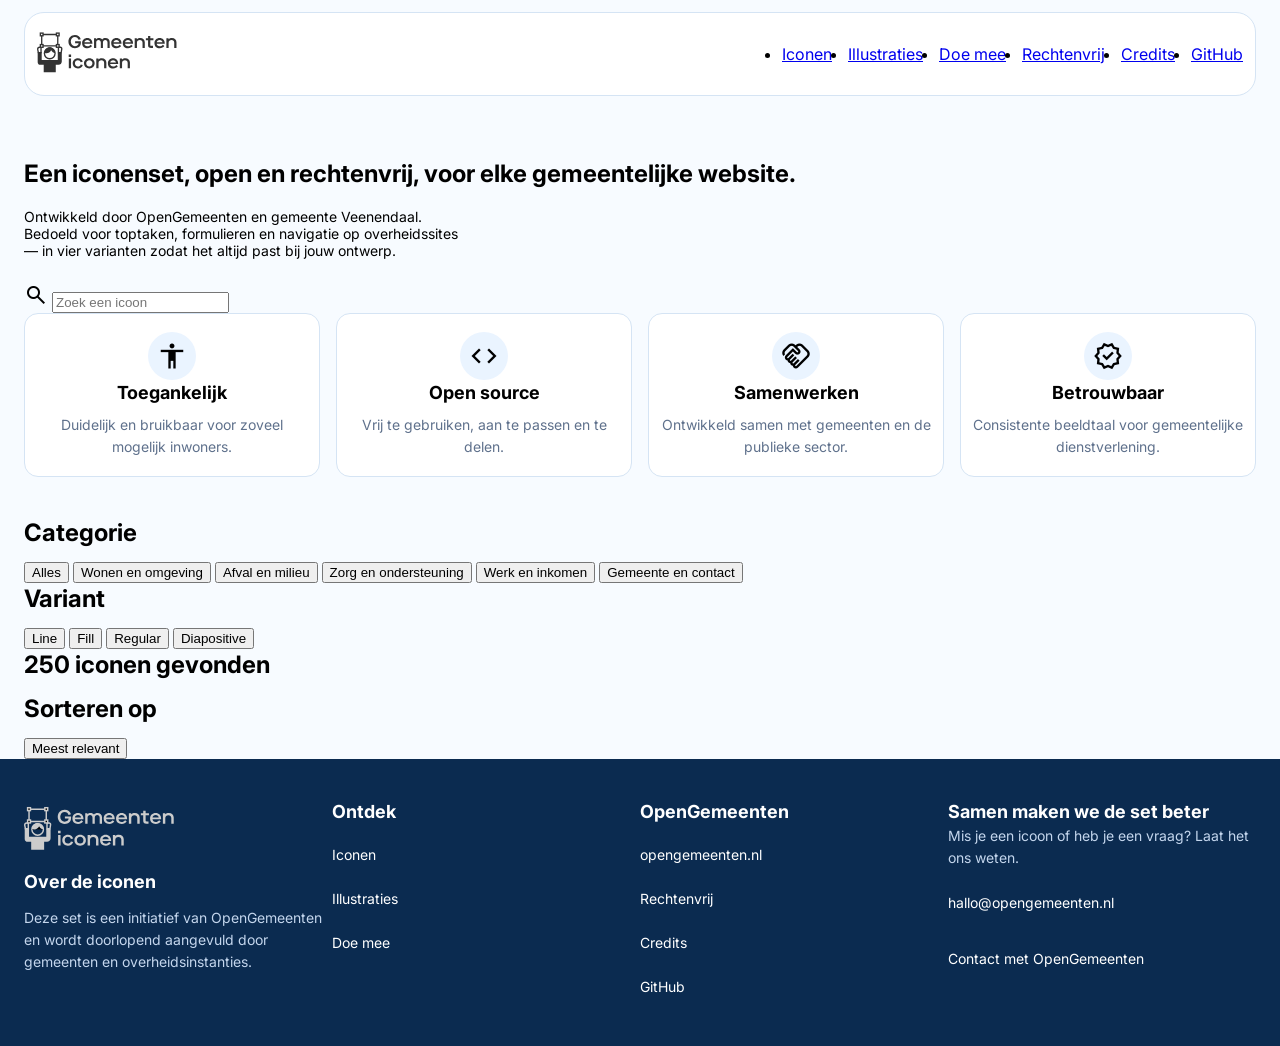
==== iconen.html @ fc443725 "All human repo sprint 3 Alle code overgezet van sprint 3 naar sprint 4" ====
<!DOCTYPE html>
<html lang="nl">
    <head>
        <meta charset="UTF-8">
        <meta name="viewport" content="width=device-width, initial-scale=1.0">
        <title>Iconen</title>
        
        <!-- Algemene styling (laadt altijd en op elk apparaat) -->
        <link rel="stylesheet" href="styles/style.css">
        
        <!-- Material Symbols: zoekicoon, hamburgermenu, sluitknop, pijltje vooruit, toegankelijkheid, open source, samenwerken en betrouwbaar -->
        <link rel="stylesheet" href="https://fonts.googleapis.com/css2?family=Material+Symbols+Outlined:opsz,wght,FILL,GRAD@24,400,0,0&icon_names=accessibility,arrow_forward,close,code,handshake,menu,search,verified">
        
        <link rel="icon" href="assets/logo.svg">
        <script defer src="scripts/script.js"></script>
    </head>

    <body>
        <header>
            <a href="index.html"><img  class="logo" src="assets/logo.svg" alt="logo-gemeenteniconen"></a>
            <button class="hamburger-menu"><span class="material-symbols-outlined">menu</span></button>
            <nav class="nav">
                <ul>
                    <li><a href="iconen.html">Iconen</a></li>
                    <li><a href="#Illustraties">Illustraties</a></li>
                    <li><a href="#Doe-mee">Doe mee</a></li>
                    <li><a href="#Rechtenvrij">Rechtenvrij</a></li>
                    <li><a href="#credits">Credits</a></li>
                    <li><a class="github" href="https://github.com/OpenGemeenten/Iconenset/">GitHub</a></li>
                </ul>
                <button class="close-menu"><span class="material-symbols-outlined">close</span></button>
            </nav>
        </header>

        <main>
            <section class="hero-banner-icons">
                <h1>Een iconenset, open en rechtenvrij, voor elke gemeentelijke website.</h1>
                <p> Ontwikkeld door OpenGemeenten en gemeente Veenendaal. Bedoeld voor toptaken, formulieren en navigatie op overheidssites — in vier varianten zodat het altijd past bij jouw ontwerp. </p>
                <span class=" search-icon material-symbols-outlined"> search </span>
                <input class="search-input" type="search" placeholder="Zoek een icoon">
                
                <div class="voordeel-kaarten">
                    <div class="voordeel-kaart">
                        <span class="material-symbols-outlined">accessibility</span>
                        <h2>Toegankelijk</h2>
                        <p>Duidelijk en bruikbaar voor zoveel mogelijk inwoners.</p>
                    </div>

                    <div class="voordeel-kaart">
                        <span class="material-symbols-outlined">code</span>
                        <h2>Open source</h2>
                        <p>Vrij te gebruiken, aan te passen en te delen.</p>
                    </div>

                    <div class="voordeel-kaart">
                        <span class="material-symbols-outlined">handshake</span>
                        <h2>Samenwerken</h2>
                        <p>Ontwikkeld samen met gemeenten en de publieke sector.</p>
                    </div>

                    <div class="voordeel-kaart">
                        <span class="material-symbols-outlined">verified</span>
                        <h2>Betrouwbaar</h2>
                        <p>Consistente beeldtaal voor gemeentelijke dienstverlening.</p>
                    </div>
                </div>
            </section>
            
            <section class="iconen-main">
                <div class="filters">
                    <div id="categorie-filters">
                        <h2>Categorie</h2>
                        <button class="Alles" onclick="filterSelection ('Alles')">Alles</button>
                        <button class="Alles" onclick="filterSelection ('Wonen en omgeving')">Wonen en omgeving</button>
                        <button class="Alles" onclick="filterSelection ('Afval en milieu')">Afval en milieu</button>
                        <button class="Alles" onclick="filterSelection ('Zorg en ondersteuning')">Zorg en ondersteuning</button>
                        <button class="Alles" onclick="filterSelection ('Werk en inkomen')">Werk en inkomen</button>
                        <button class="Alles" onclick="filterSelection ('Gemeente en contact')">Gemeente en contact</button>
                    </div>
            
                    <div id="variant-filters">
                        <h2>Variant</h2>
                        <button class="Alles" onclick="filterSelection ('Line')">Line</button>
                        <button class="Alles" onclick="filterSelection ('Fill')">Fill</button>
                        <button class="Alles" onclick="filterSelection ('Regular')">Regular</button>
                        <button class="Alles" onclick="filterSelection ('Diapositive')">Diapositive</button>
                    </div>
                </div>

                <h2> 250 iconen gevonden</h2>
                <h2>Sorteren op</h2>
                <button class="Sorteren-op" onclick="filterSelection ('Meest-relevant')">Meest relevant</button> 
            </section>
        </main>

        <footer>
                <div class="over-iconen">
                <img class="logo-footer" src="assets/logo.svg" alt="logo-footer">
                <h3>Over de iconen</h3>
                    <p>Deze set is een initiatief van OpenGemeenten en wordt doorlopend aangevuld door gemeenten en overheidsinstanties. </p> 
                </div>
                
                <div class="ontdek-blok">
                    <h3>Ontdek</h3> 
                    <ul class="ontdek">
                        <li> <a href="iconen.html">Iconen</a></li>
                        <li><a href="#Illustraties">Illustraties</a></li>
                        <li><a href="#Doe mee">Doe mee</a></li>
                    </ul>
                </div>

                <div class="informatie-blok">
                    <h3>OpenGemeenten</h3>
                    <ul class="informatie">
                        <li><a href="https://www.opengemeenten.nl/">opengemeenten.nl</a></li>
                        <li><a href="#Rechtenvrij">Rechtenvrij</a></li>
                        <li><a href="#credits">Credits</a></li>
                        <li><a class="github" href="https://github.com/OpenGemeenten/Iconenset/">GitHub</a></li>
                    </ul>
                </div>
                    
                <div class="contact-blok">
                    <h3>Samen maken we de set beter</h3>
                    <p class="contact-tekst">Mis je een icoon of heb je een vraag? Laat het ons weten.</p>
                    <p class="mail-link"><a href="mailto:hallo@opengemeenten.nl">hallo@opengemeenten.nl</a></p>
                    <p class="contact-link"><a href="https://www.opengemeenten.nl/contact">Contact met OpenGemeenten</a></p>
                </div>
            </footer>
    </body>
</html>
---- styles/style.css ----
@import url('https://fonts.googleapis.com/css2?family=Inter:ital,opsz,wght@0,14..32,100..900;1,14..32,100..900&display=swap');

body {
    margin: 0;
    background-color: #F7FBFF;
    font-family: "Inter", sans-serif;
    font-weight: 400;
    letter-spacing: 0;
}

/* H2 sectiekoppen */
h2 {
    font-size: 1.5em;
    font-weight: 700;
    line-height: 32px;
    margin: 0;
    margin-bottom: 12px;
}

img {
    max-width: 100%;
}

p {
    max-width:32em;
}



/************/
/* HET MENU */
/************/
nav {
  position: fixed;
  inset: 0;
  translate: -100%;
  
  @media (prefers-reduced-motion: no-preference) {
    transition-duration: .2s;
  }

  @media (width >= 64em) {
    position: static;
    background: none;
    translate: 0;
  }
}

/* als menu open is */
nav.is-open {
  translate: 0;
}

/* als menu dicht is */
nav.is-closed {
  translate: -100%;
}

nav button {
  @media (width >= 64em) {
    display: none;
  }
}

nav ul {
  @media (width > 64em) {
    display: flex;
    gap: 1em;
  }
}

nav a {
  @media (width > 64em) {
    border: none;
    flex-direction: column;  
  }

  @media (width > 57em) {
    flex-direction: row;

    img {
      height: 3em;
    }
  }
}

header {
    display: flex;
    justify-content: space-between;
    align-items: center;
    margin: 12px 24px;
    padding: 12px;
    background-color: white;
    border: 1px solid #D5E4F4;
    border-radius: 20px;

    .hamburger-menu {
        background-color: #EAF4FF;
        border-radius: 50%;
        border: none;
        width: 50px;
        height: 50px;
        display: flex;
        justify-content: center;
        align-items: center;

        @media (width >= 64em) {
            display: none;
        }
    }

    
}

header > a:last-of-type {
   @media (width > 38em) {
    border: none;
    flex-direction: column; 
  }

  @media (width > 57em) {
    flex-direction: row;
  }
}




.logo {
    width: 150px;
    height: auto;
}

main > section {
    padding: 0px 24px;
}


.hero-banner {
    background-color: #EAF4FF;
    padding: 24px 24px 40px 24px;

    h1 {
        font-weight: 700;
        font-size: 32px;
        line-height: 40px;
    }

    p {
        font-size: 16px;
        line-height: 24px;
        color: #455973;
    }

    .hero-knoppen {
        display: flex;
        flex-wrap:wrap;
        gap: 8px;
        font-size: 14px;
        line-height: 20px;

        /* Grotere telefoons */
        @media (width >= 360px) {
            gap: 16px;
        
            a {
            font-size: 14px;
            }
        }
    }

    a {
        font-size: 13px; /* bah */
        font-weight: 600;
        line-height: 48px;
        box-sizing: border-box;
        padding-inline:1em;

        text-decoration: none;
        border-radius: 12px;
        white-space: nowrap;
    }

    .primaire-knop {
        background-color: #1769D4;
        color: white;
    }   

.secundaire-knop {
        background-color: white;
        color: black;
        border: 1px solid #D5E4F4;
    }

    /* Grotere telefoons */
    @media (width >= 360px) {
        .hero-knoppen {
            gap: 16px;
        }

         a {
            font-size: 14px;
        }

    }
}

/* Wat zoek je */
.wat-zoek-je {
    background-color: white;
    padding: 32px 24px 40px 24px;

    p {
        font-size: 14px;
        line-height: 22px;
        color: #5F718C;
        margin: 0;
        margin-bottom: 24px; 
    }

    .keuze-kaarten {
        display: grid;
        grid-template-columns: 1fr;
        gap: 24px;
        
        h3 {
            font-size: 18px;
            font-weight: 700;
            line-height: 26px;
            margin: 0;
        }

        p {
            font-size: 14px;
            line-height: 22px;
            color: #5F718C;
            margin: 0;
        }

        a {
            font-size: 14px;
            font-weight: 600;
            line-height: 20px;
            color: #1769D4;

            display: inline-flex;
            align-items: center;
            gap: 3px;
            text-decoration: none;
        }

        .material-symbols-outlined {
            font-size: 14px;
            line-height: 20px;
        }

        /* Tablet */
        @media (width >= 768px) {
            grid-template-columns: 1fr 1fr;            
        }
    }

    .keuze-kaart {
        border: 1px solid #D5E4F4;
        border-radius: 18px;
        padding: 24px;
        background-color: white;
        display: grid;
        grid-template-columns: 1fr;
        gap: 12px;
        
        img {
            width: auto;
            height: 180px;
            object-fit: cover;
            object-position: center;
        }    
        
        p {
            max-width: none;
        }
        @media (width >= 1024px) {
            img {
                height: 240px;
            }
        }
    }

}

/* Waarom gemeenteniconen */
.waarom-gemeenteiconen {
    background-color: #F7FBFF;
    padding: 32px 24px 40px 24px;

    p {
        font-size: 14px;
        line-height: normal;
        margin: 0;
        margin-bottom: 24px;
    }

    .voordeel-kaarten {
        display: grid;
        grid-template-columns: 1fr 1fr;
        gap: 16px;

        h3 {
            font-size: 16px;
            font-weight: 700;
            line-height: 24px;
            text-align: center;
            margin: 0;
            
            @media (width >= 360px) {
                font-size: 18px;
                line-height: 26px;
            }  
        }

        p {
            font-size: 14px;
            line-height: 22px;
            text-align: center;
            margin: 0;
            margin-top: 8px;
            margin-bottom: 18px;
            color: #5F718C;
            padding-left: 8px;
            padding-right: 8px;
        }

        /* Desktop */
        @media (width >= 1024px) {
            grid-template-columns: 1fr 1fr 1fr 1fr;
        }
    }

    .voordeel-kaart {
        border: 1px solid #D5E4F4;
        border-radius: 14px;
        background-color: white;
        display: flex;
        flex-direction: column;
        align-items: center;
        
        .material-symbols-outlined {
            background-color: #EAF4FF;
            border-radius: 50%;
            border: none;
            width: 48px;
            height: 48px;
            display: flex;
            justify-content: center;
            align-items: center;
            margin: 0;
            margin-top: 18px;
            font-size: 30px;
        }
    }
}

.hero-banner-icons {
    background-color: #F7FBFF;
    padding: 32px 24px 40px 24px;

    p {
        font-size: 14px;
        line-height: normal;
        margin: 0;
        margin-bottom: 24px;
    }

    .voordeel-kaarten {
        display: grid;
        grid-template-columns: 1fr 1fr;
        gap: 16px;

        h2 {
            font-size: 16px;
            font-weight: 700;
            line-height: 24px;
            text-align: center;
            margin: 0;
            
            @media (width >= 360px) {
                font-size: 18px;
                line-height: 26px;
            }  
        }

        p {
            font-size: 14px;
            line-height: 22px;
            text-align: center;
            margin: 0;
            margin-top: 8px;
            margin-bottom: 18px;
            color: #5F718C;
            padding-left: 8px;
            padding-right: 8px;
        }

        /* Desktop */
        @media (width >= 1024px) {
            grid-template-columns: 1fr 1fr 1fr 1fr;
        }
    }

    .voordeel-kaart {
        border: 1px solid #D5E4F4;
        border-radius: 14px;
        background-color: white;
        display: flex;
        flex-direction: column;
        align-items: center;
        
        .material-symbols-outlined {
            background-color: #EAF4FF;
            border-radius: 50%;
            border: none;
            width: 48px;
            height: 48px;
            display: flex;
            justify-content: center;
            align-items: center;
            margin: 0;
            margin-top: 18px;
            font-size: 30px;
        }
    }
}

/* Footer */
footer {
    background-color: #0B2B50;
    font-size: 14px;
    font-weight: 400;
    line-height: 22px;
    padding: 40px 24px 48px 24px;

    h3 {
        font-size: 18px;
        font-weight: 700;
        line-height: 26px;
        color: white;
        margin: 0;
    }

    p {
        font-size: 14px;
        font-weight: 400;
        line-height: 22px;
        color: #C4D6ED;
        margin: 0;
    }

    ul {
        margin: 0;
        padding: 0;
        list-style: none;

        display: grid;
        gap: 22px;
    }

    a {
        text-decoration: none;
        color: white;
    }

    .logo-footer {
        filter: invert(100%);
        width: 161px;
        height: auto;
        display: block;
        margin-bottom: 12px;
    }

    .over-iconen, .ontdek-blok, .informatie-blok {
        margin-bottom: 39px;

        /* Tablet */
        @media (width >= 768px) {
            margin-bottom: 0;  
        }
    }

    .over-iconen h3 {
        margin-bottom: 12px;
    }

    .ontdek-blok h3, .informatie-blok h3 {
        margin-bottom: 19px;
    }

    .contact-tekst {
        margin-bottom: 23px;
    }

    .mail-link {
        margin-bottom: 34px;
    }

    @media (width >= 768px){
        display: grid;
        grid-template-columns: 1fr 1fr;
    }

    @media (width >= 1024px ) {
        display: grid;
        grid-template-columns: 1fr 1fr 1fr 1fr;
    }
}
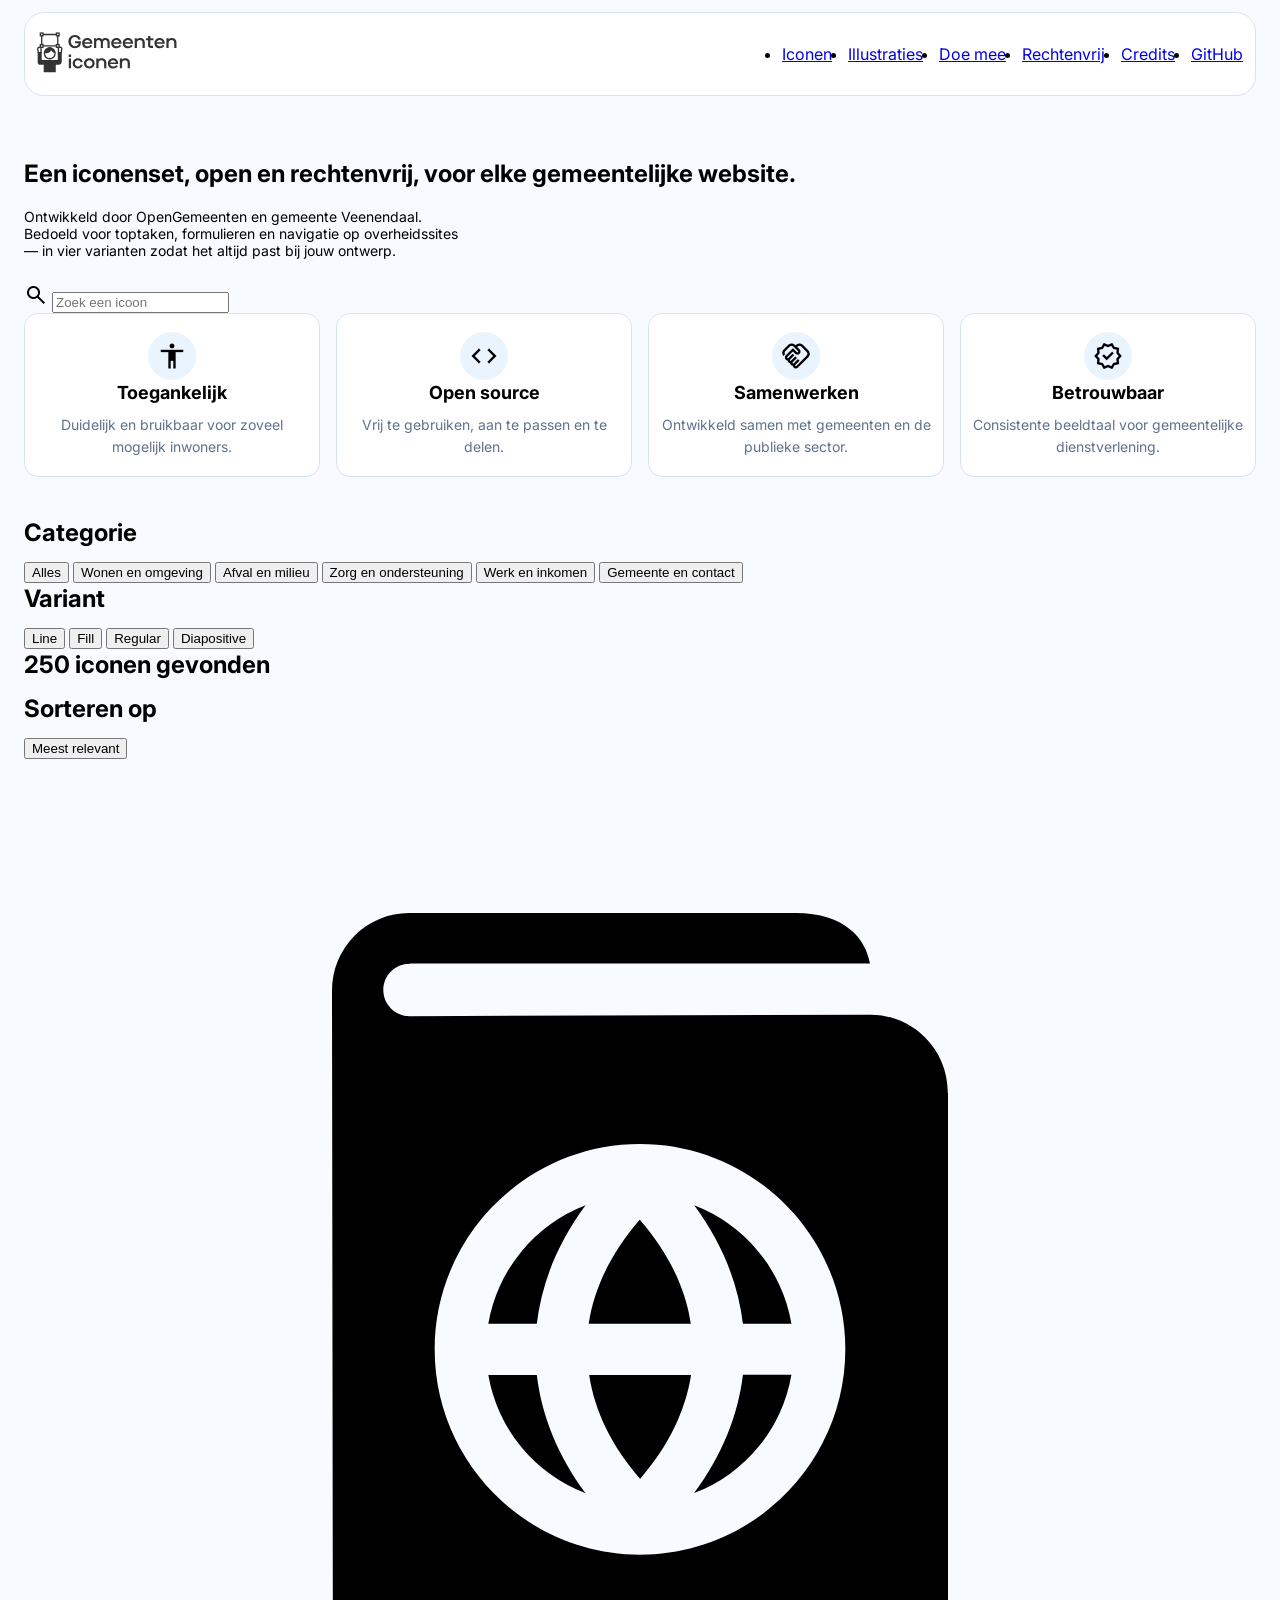
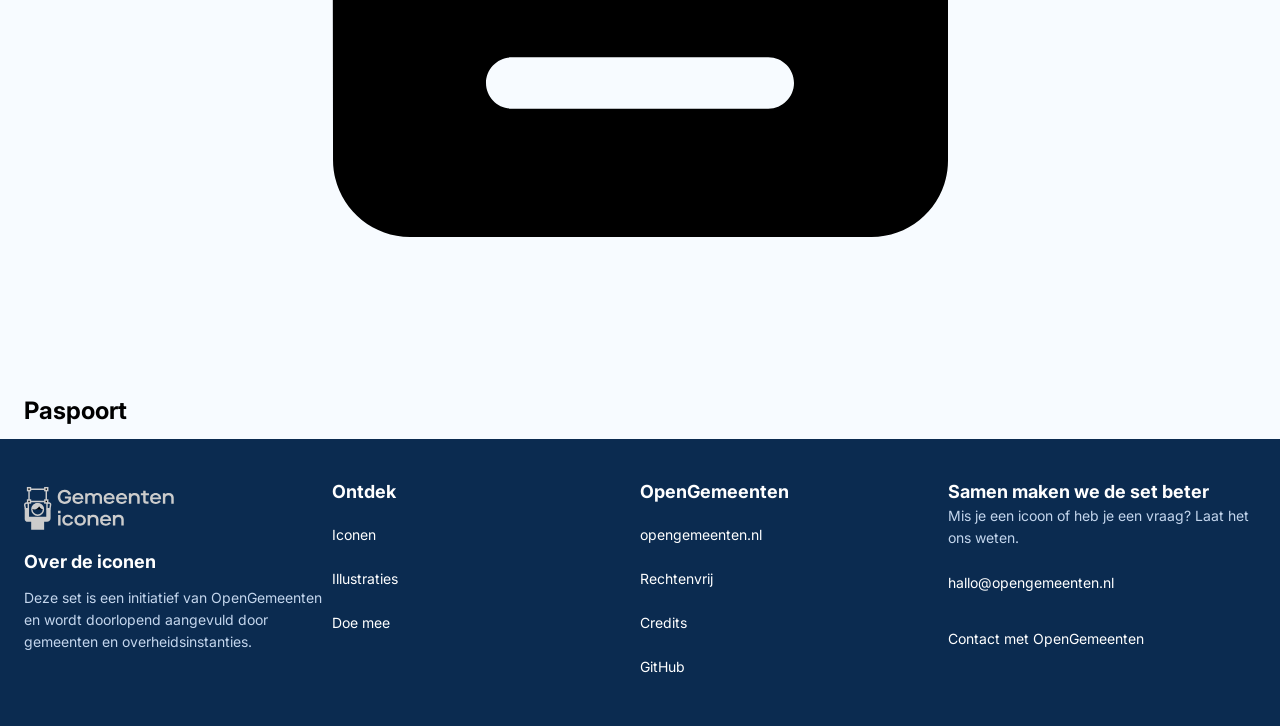
==== commit 3de28b69: "Class namen veranderd button class namen veranderd" ====
--- a/iconen.html
+++ b/iconen.html
@@ -70,27 +70,38 @@
                 <div class="filters">
                     <div id="categorie-filters">
                         <h2>Categorie</h2>
-                        <button class="Alles" onclick="filterSelection ('Alles')">Alles</button>
-                        <button class="Alles" onclick="filterSelection ('Wonen en omgeving')">Wonen en omgeving</button>
-                        <button class="Alles" onclick="filterSelection ('Afval en milieu')">Afval en milieu</button>
-                        <button class="Alles" onclick="filterSelection ('Zorg en ondersteuning')">Zorg en ondersteuning</button>
-                        <button class="Alles" onclick="filterSelection ('Werk en inkomen')">Werk en inkomen</button>
-                        <button class="Alles" onclick="filterSelection ('Gemeente en contact')">Gemeente en contact</button>
+                        <button class="alles" onclick="filterSelection ('Alles')">Alles</button>
+                        <button class="wonen-en-omgeving" onclick="filterSelection ('Wonen en omgeving')">Wonen en omgeving</button>
+                        <button class="afval-en-milieu" onclick="filterSelection ('Afval en milieu')">Afval en milieu</button>
+                        <button class="zorg-en-ondersteuning" onclick="filterSelection ('Zorg en ondersteuning')">Zorg en ondersteuning</button>
+                        <button class="werk-en-inkomen" onclick="filterSelection ('Werk en inkomen')">Werk en inkomen</button>
+                        <button class="gemeente-en-contact" onclick="filterSelection ('Gemeente en contact')">Gemeente en contact</button>
                     </div>
             
                     <div id="variant-filters">
                         <h2>Variant</h2>
-                        <button class="Alles" onclick="filterSelection ('Line')">Line</button>
-                        <button class="Alles" onclick="filterSelection ('Fill')">Fill</button>
-                        <button class="Alles" onclick="filterSelection ('Regular')">Regular</button>
-                        <button class="Alles" onclick="filterSelection ('Diapositive')">Diapositive</button>
+                        <button class="line" onclick="filterSelection ('Line')">Line</button>
+                        <button class="fill" onclick="filterSelection ('Fill')">Fill</button>
+                        <button class="regular" onclick="filterSelection ('Regular')">Regular</button>
+                        <button class="diapositive" onclick="filterSelection ('Diapositive')">Diapositive</button>
                     </div>
                 </div>
+                
+                <div class="resultaten">
+                    <h2> 250 iconen gevonden</h2>
+                    <h2>Sorteren op</h2>
+                    <button class="Sorteren-op" onclick="filterSelection ('Meest-relevant')">Meest relevant</button> 
 
-                <h2> 250 iconen gevonden</h2>
-                <h2>Sorteren op</h2>
-                <button class="Sorteren-op" onclick="filterSelection ('Meest-relevant')">Meest relevant</button> 
+                    <div class="iconen-grid">   
+                        <div class="iconen-kaart">
+                            <img src="Iconenset-master/Svg/Fill/Paspoort.svg" alt="Paspoort">
+                            <h2>Paspoort</h2>
+                        </div>
+                    </div> 
+                </div>
             </section>
+
+
         </main>
 
         <footer>
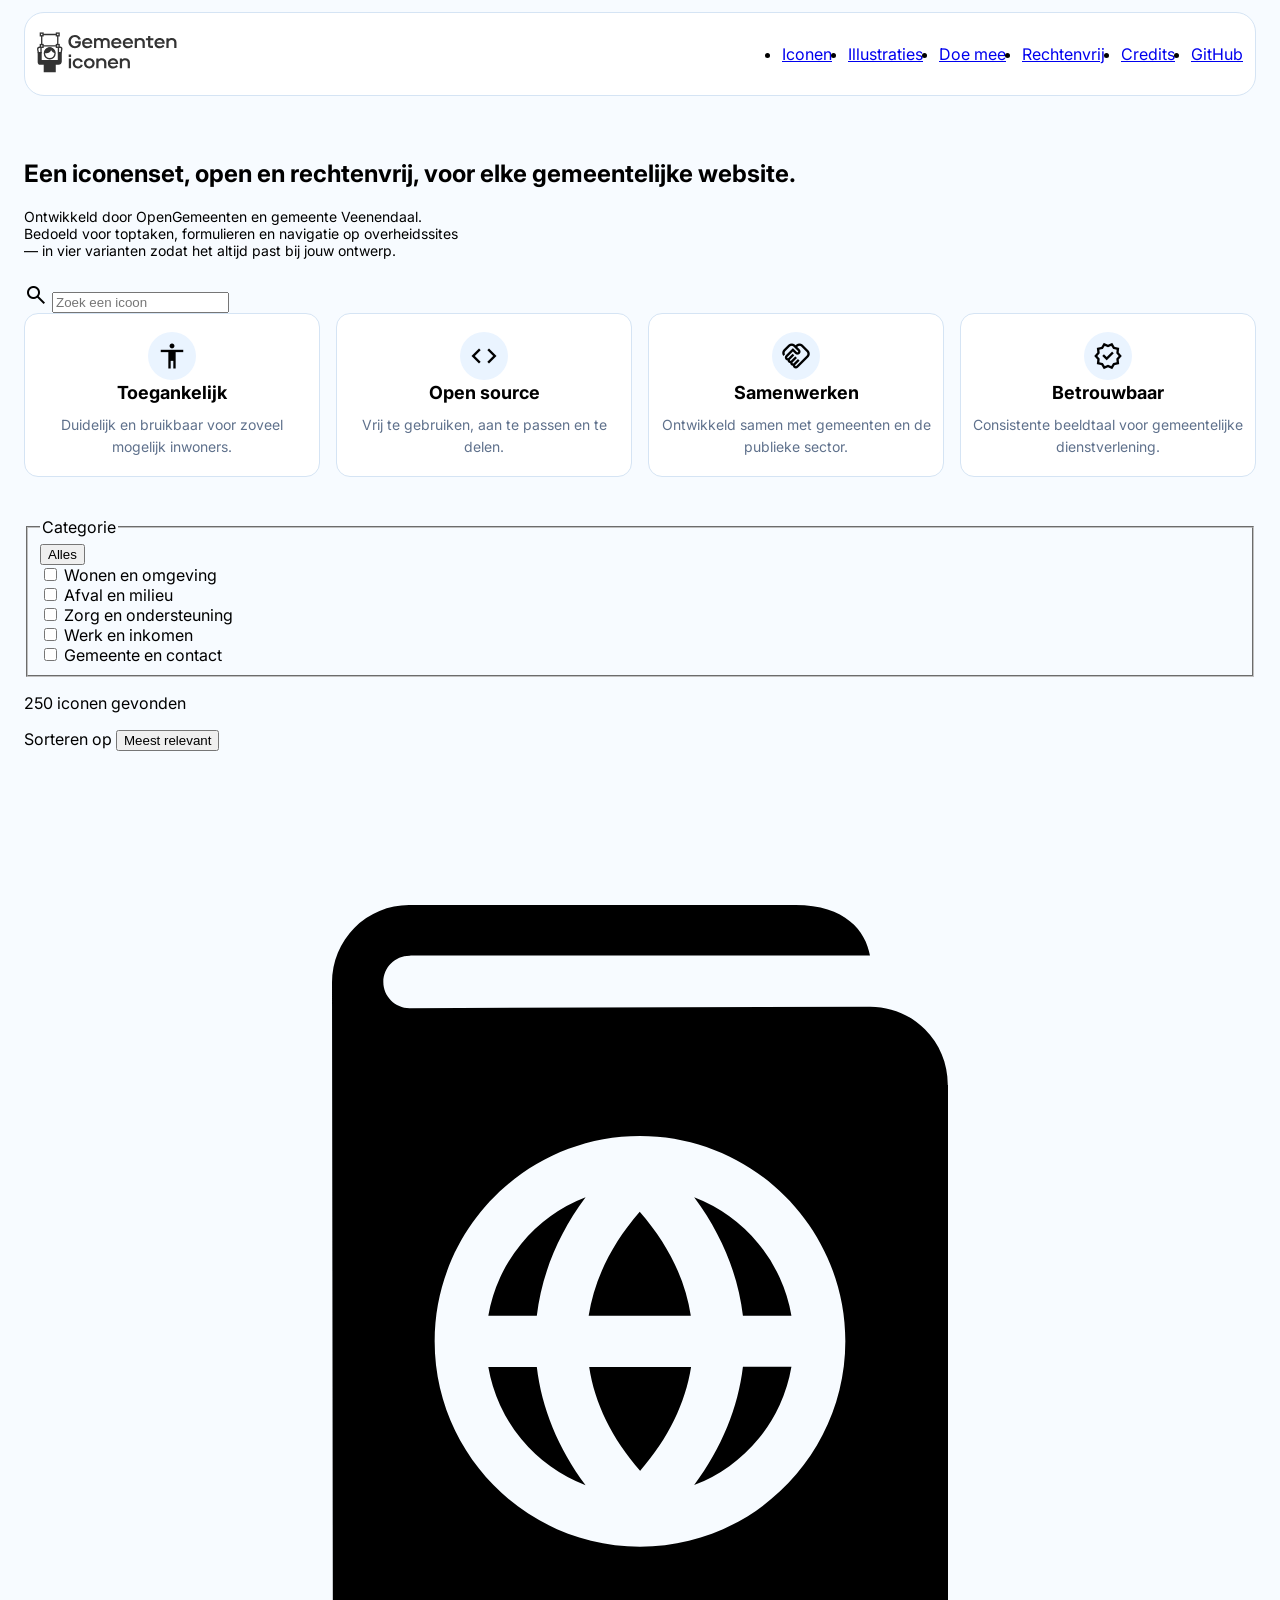
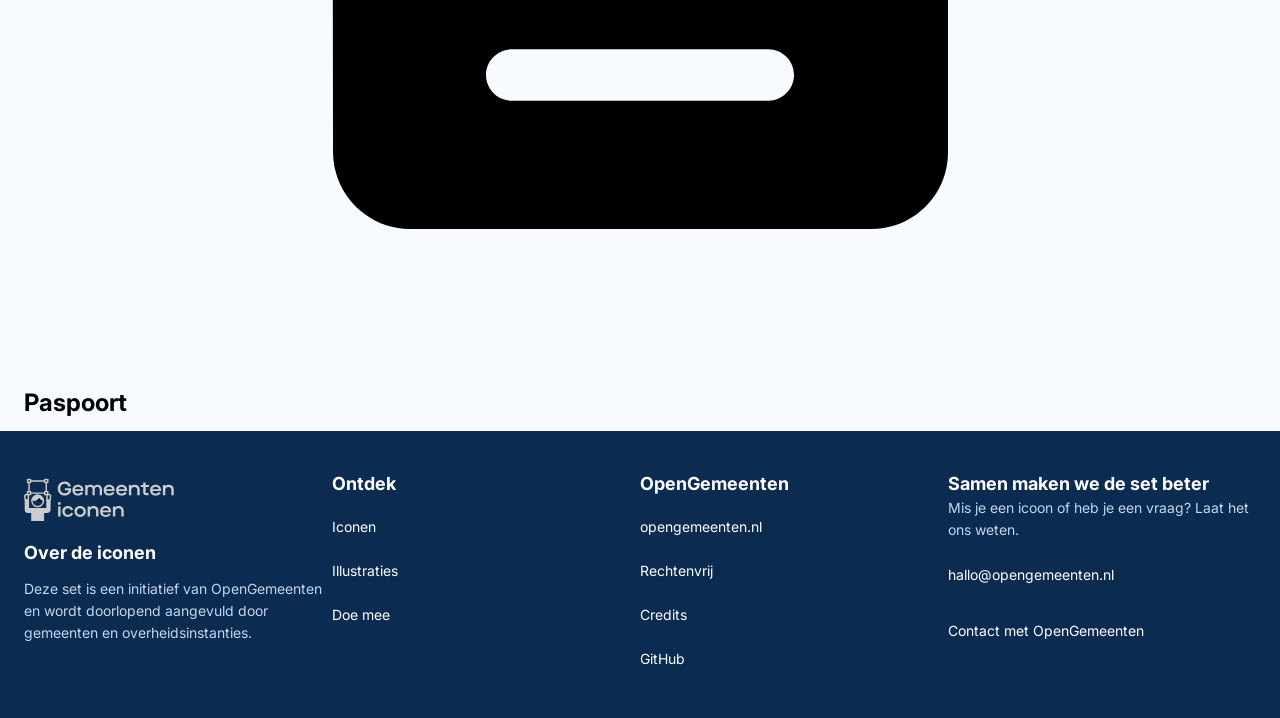
==== commit d5862ead: "Categoriefilters met checkboxes opgebouwd De categorieën gegroepeerd met fieldset en legend. De filt" ====
--- a/iconen.html
+++ b/iconen.html
@@ -67,29 +67,41 @@
             </section>
             
             <section class="iconen-main">
-                <div class="filters">
-                    <div id="categorie-filters">
-                        <h2>Categorie</h2>
-                        <button class="alles" onclick="filterSelection ('Alles')">Alles</button>
-                        <button class="wonen-en-omgeving" onclick="filterSelection ('Wonen en omgeving')">Wonen en omgeving</button>
-                        <button class="afval-en-milieu" onclick="filterSelection ('Afval en milieu')">Afval en milieu</button>
-                        <button class="zorg-en-ondersteuning" onclick="filterSelection ('Zorg en ondersteuning')">Zorg en ondersteuning</button>
-                        <button class="werk-en-inkomen" onclick="filterSelection ('Werk en inkomen')">Werk en inkomen</button>
-                        <button class="gemeente-en-contact" onclick="filterSelection ('Gemeente en contact')">Gemeente en contact</button>
+                <fieldset>
+                    <legend>Categorie</legend>
+                    <button class="categorie-alles">Alles</button>
+
+                    <div>
+                        <input type="checkbox" id="wonen-en-omgeving" name="categorie"/>
+                        <label for="wonen-en-omgeving">Wonen en omgeving</label>
                     </div>
-            
-                    <div id="variant-filters">
-                        <h2>Variant</h2>
-                        <button class="line" onclick="filterSelection ('Line')">Line</button>
-                        <button class="fill" onclick="filterSelection ('Fill')">Fill</button>
-                        <button class="regular" onclick="filterSelection ('Regular')">Regular</button>
-                        <button class="diapositive" onclick="filterSelection ('Diapositive')">Diapositive</button>
+
+                    <div>
+                        <input type="checkbox" id="afval-en-milieu" name="categorie" value="afval-en-milieu"/>
+                        <label for="afval-en-milieu">Afval en milieu</label>
                     </div>
-                </div>
-                
+
+                    <div>
+                        <input type="checkbox" id="zorg-en-ondersteuning" name="categorie" value="zorg-en-ondersteuning"/>
+                        <label for="zorg-en-ondersteuning">Zorg en ondersteuning</label>
+                    </div>
+
+                    <div>
+                        <input type="checkbox" id="werk-en-inkomen" name="categorie" value="werk-en-inkomen"/>
+                        <label for="werk-en-inkomen">Werk en inkomen</label>
+                    </div>
+
+                    <div>
+                        <input type="checkbox" id="gemeente-en-contact" name="categorie" value="gemeente-en-contact"/>
+                        <label for="gemeente-en-contact">Gemeente en contact</label>
+                    </div>
+                </fieldset>
+
+
+                  
                 <div class="resultaten">
-                    <h2> 250 iconen gevonden</h2>
-                    <h2>Sorteren op</h2>
+                    <p> 250 iconen gevonden</p>
+                    <label>Sorteren op</label>
                     <button class="Sorteren-op" onclick="filterSelection ('Meest-relevant')">Meest relevant</button> 
 
                     <div class="iconen-grid">   
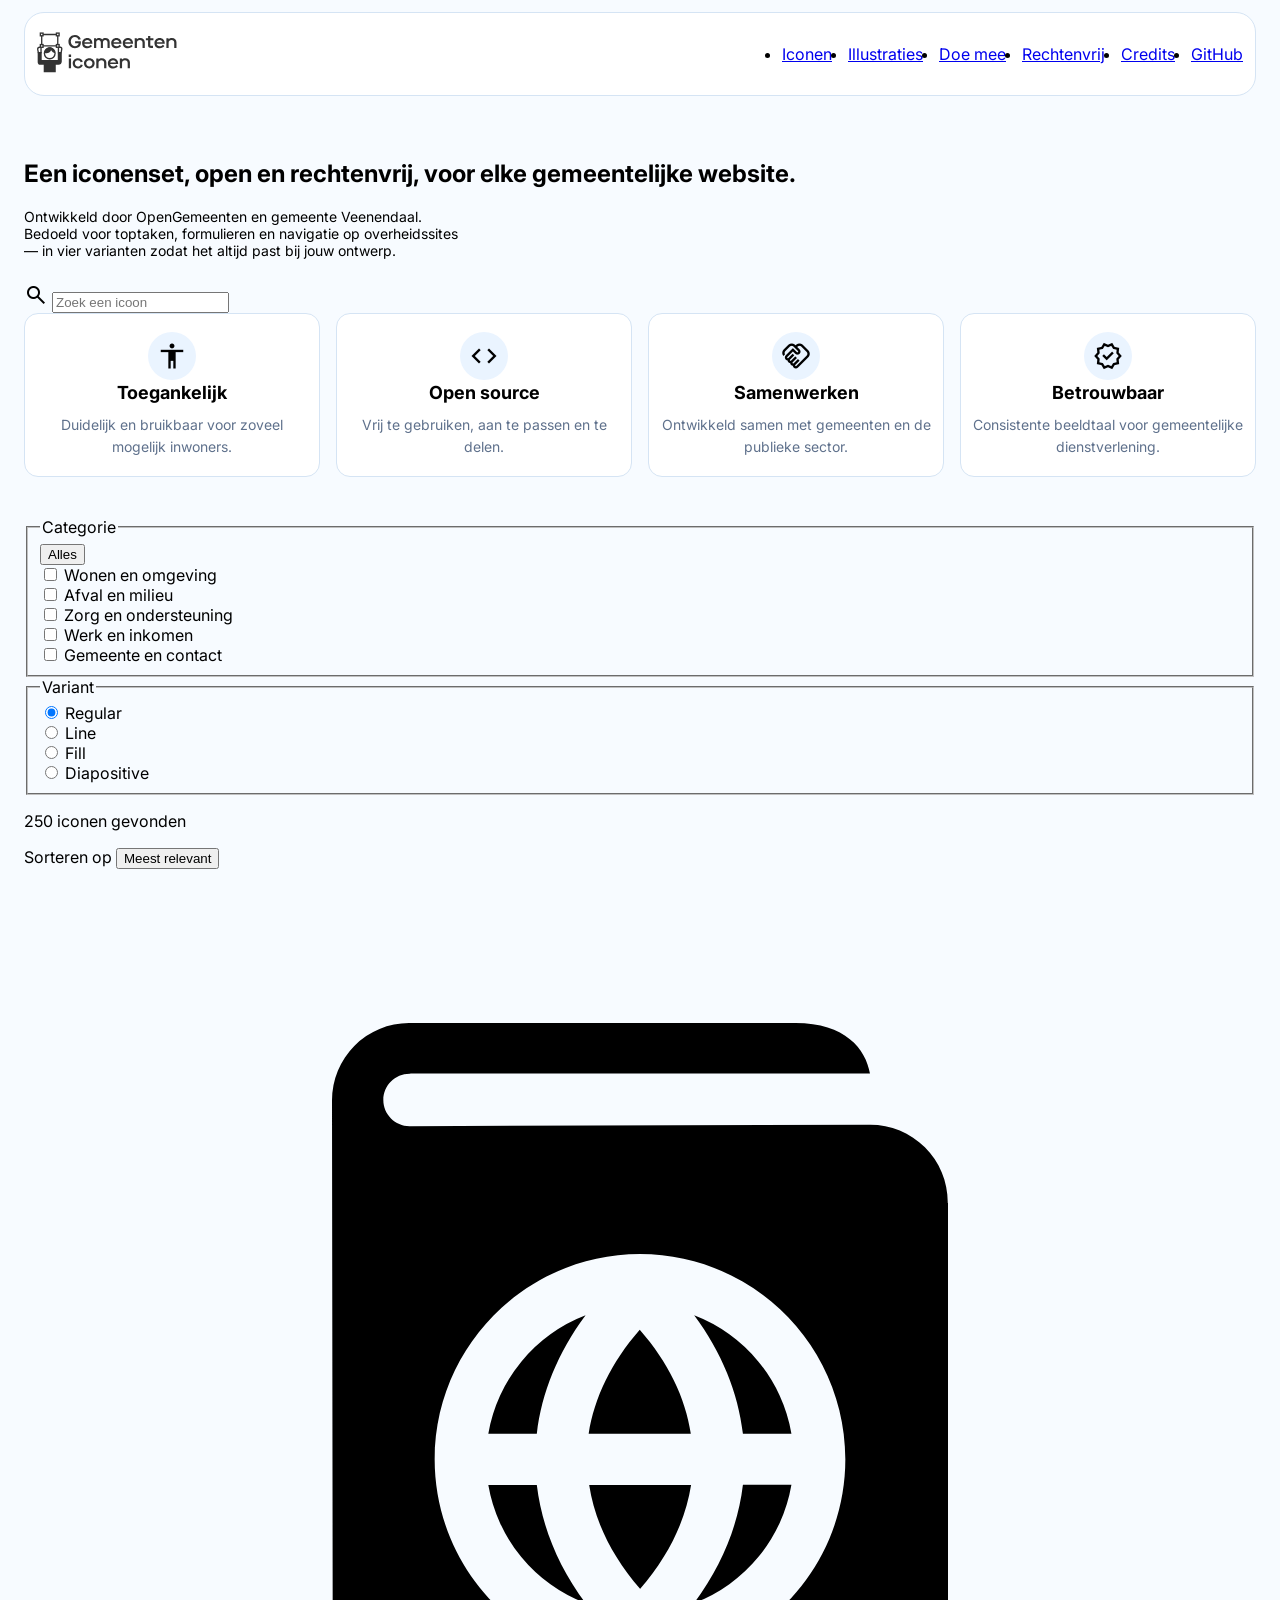
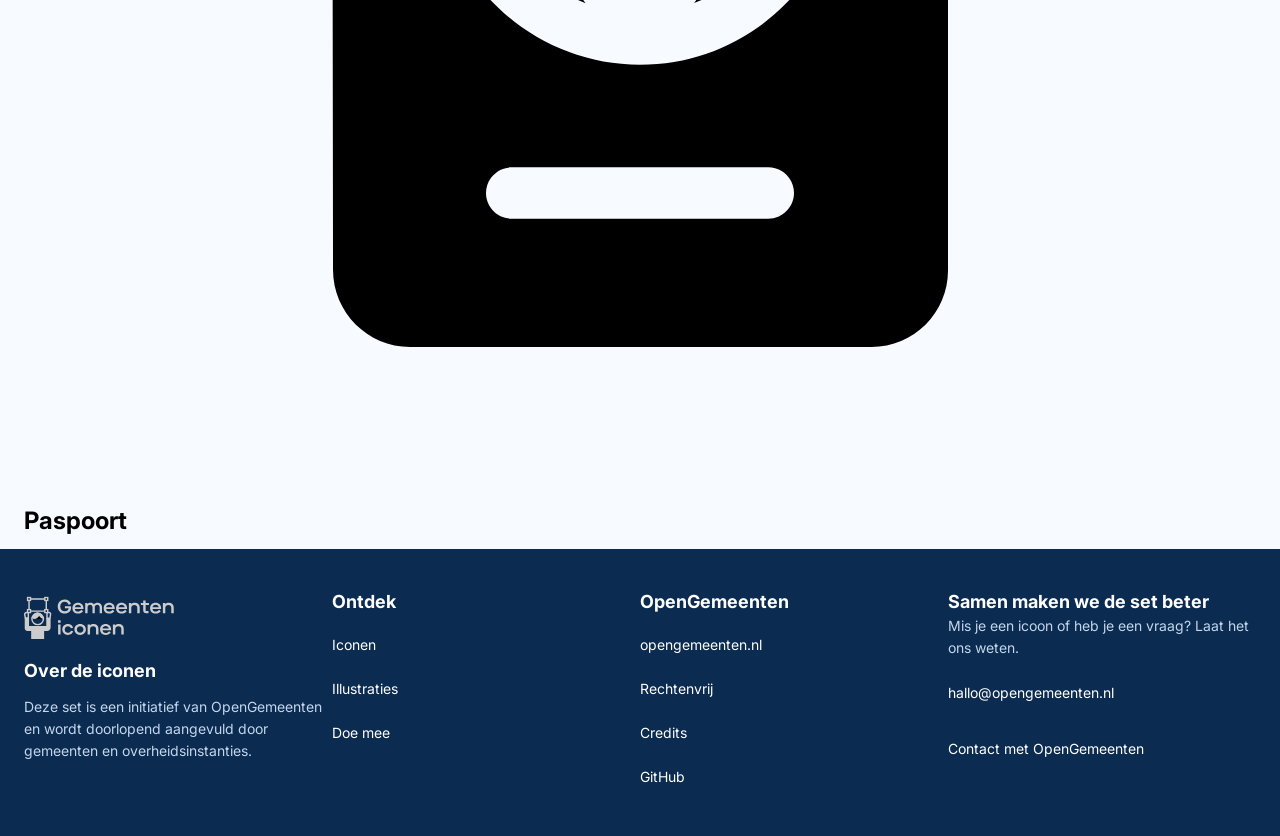
==== commit 4fff56ad: "Variantfilters met radiobuttons toegevoegd De vier icoonvarianten (Regular, Line, Fill en Diapositiv" ====
--- a/iconen.html
+++ b/iconen.html
@@ -69,10 +69,10 @@
             <section class="iconen-main">
                 <fieldset>
                     <legend>Categorie</legend>
-                    <button class="categorie-alles">Alles</button>
+                    <button class="categorie-alles" type="button">Alles</button>
 
                     <div>
-                        <input type="checkbox" id="wonen-en-omgeving" name="categorie"/>
+                        <input type="checkbox" id="wonen-en-omgeving" name="categorie" value="wonen-en-omgeving" />
                         <label for="wonen-en-omgeving">Wonen en omgeving</label>
                     </div>
 
@@ -94,6 +94,30 @@
                     <div>
                         <input type="checkbox" id="gemeente-en-contact" name="categorie" value="gemeente-en-contact"/>
                         <label for="gemeente-en-contact">Gemeente en contact</label>
+                    </div>
+                </fieldset>
+
+                <fieldset>
+                    <legend>Variant</legend>
+                    
+                    <div>
+                        <input type="radio" id="regular" name="variant" value="regular" checked/>
+                        <label for="regular">Regular</label>
+                    </div>
+                    
+                    <div>
+                        <input type="radio" id="line" name="variant" value="line" />
+                        <label for="line">Line</label>
+                    </div>
+
+                    <div>
+                        <input type="radio" id="fill" name="variant" value="fill"/>
+                        <label for="fill">Fill</label>
+                    </div>
+
+                    <div>
+                        <input type="radio" id="diapositive" name="variant" value="diapositive"/>
+                        <label for="diapositive">Diapositive</label>
                     </div>
                 </fieldset>
 
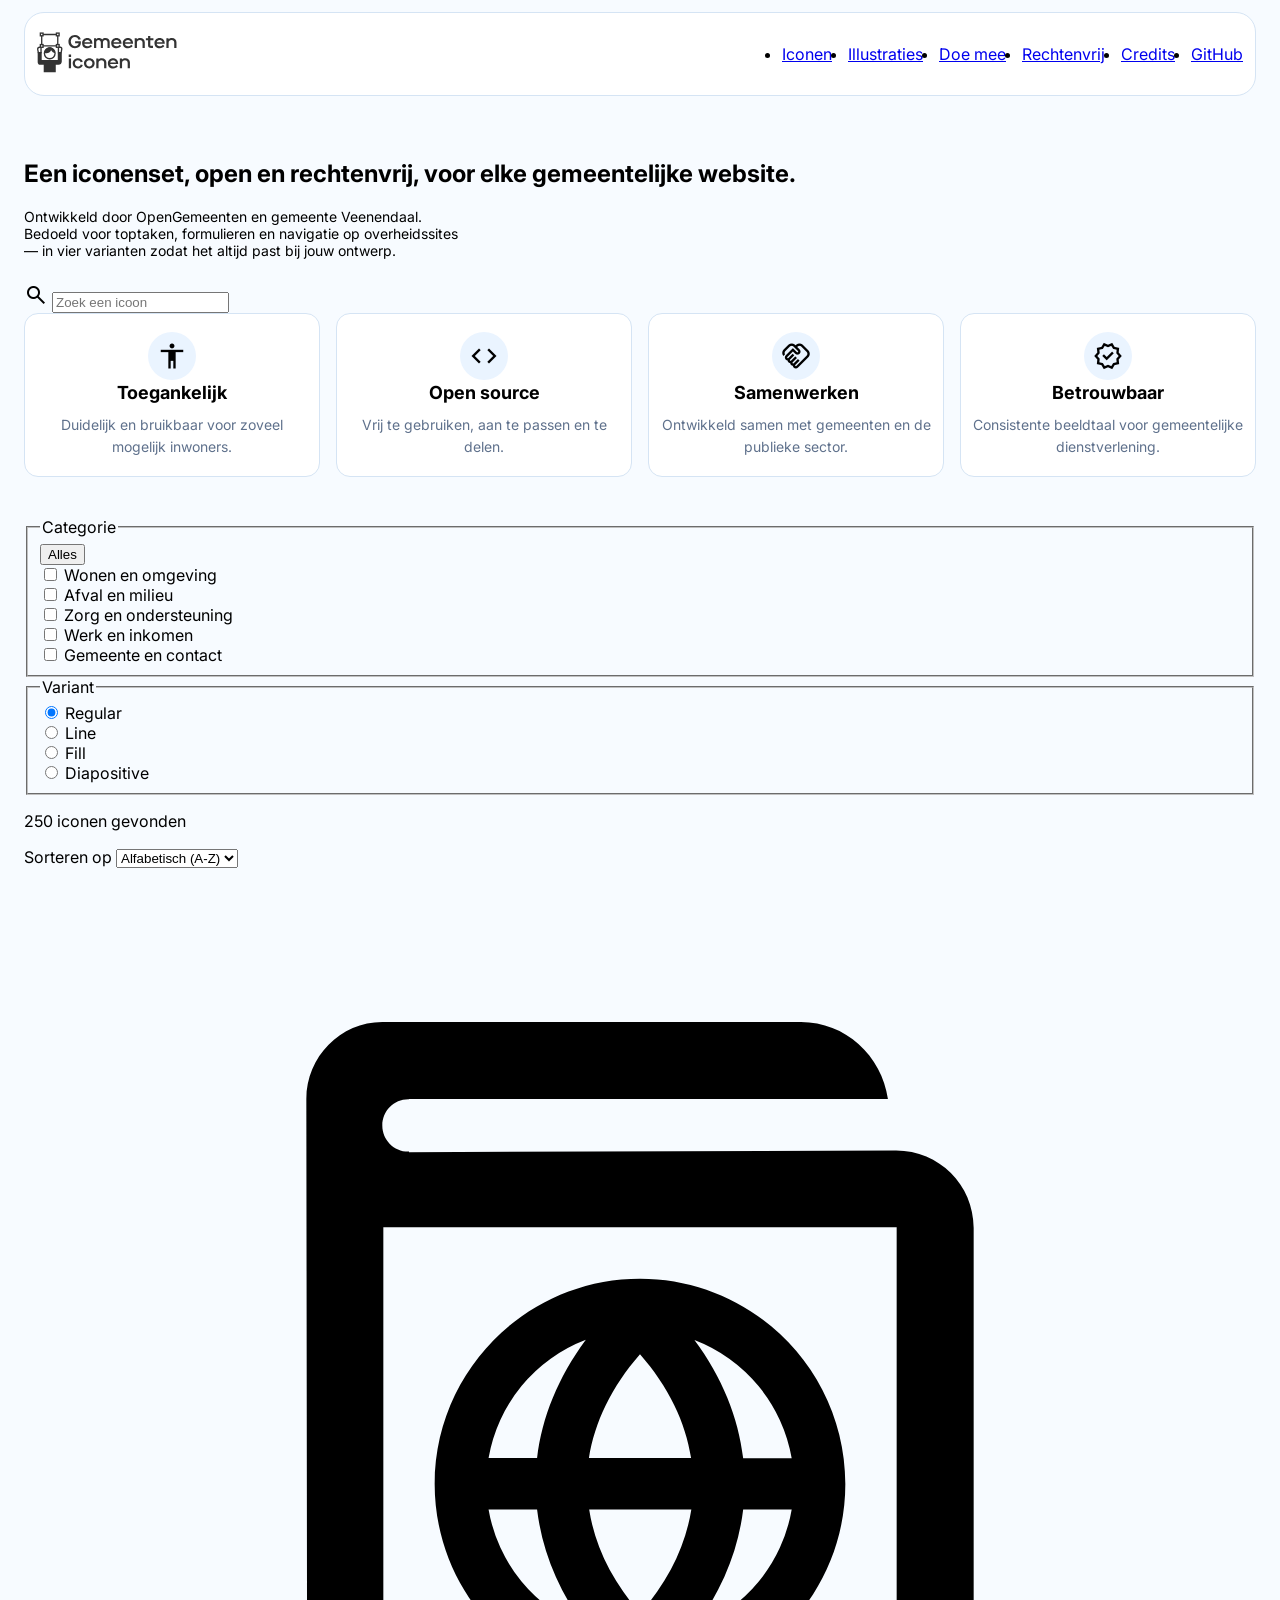
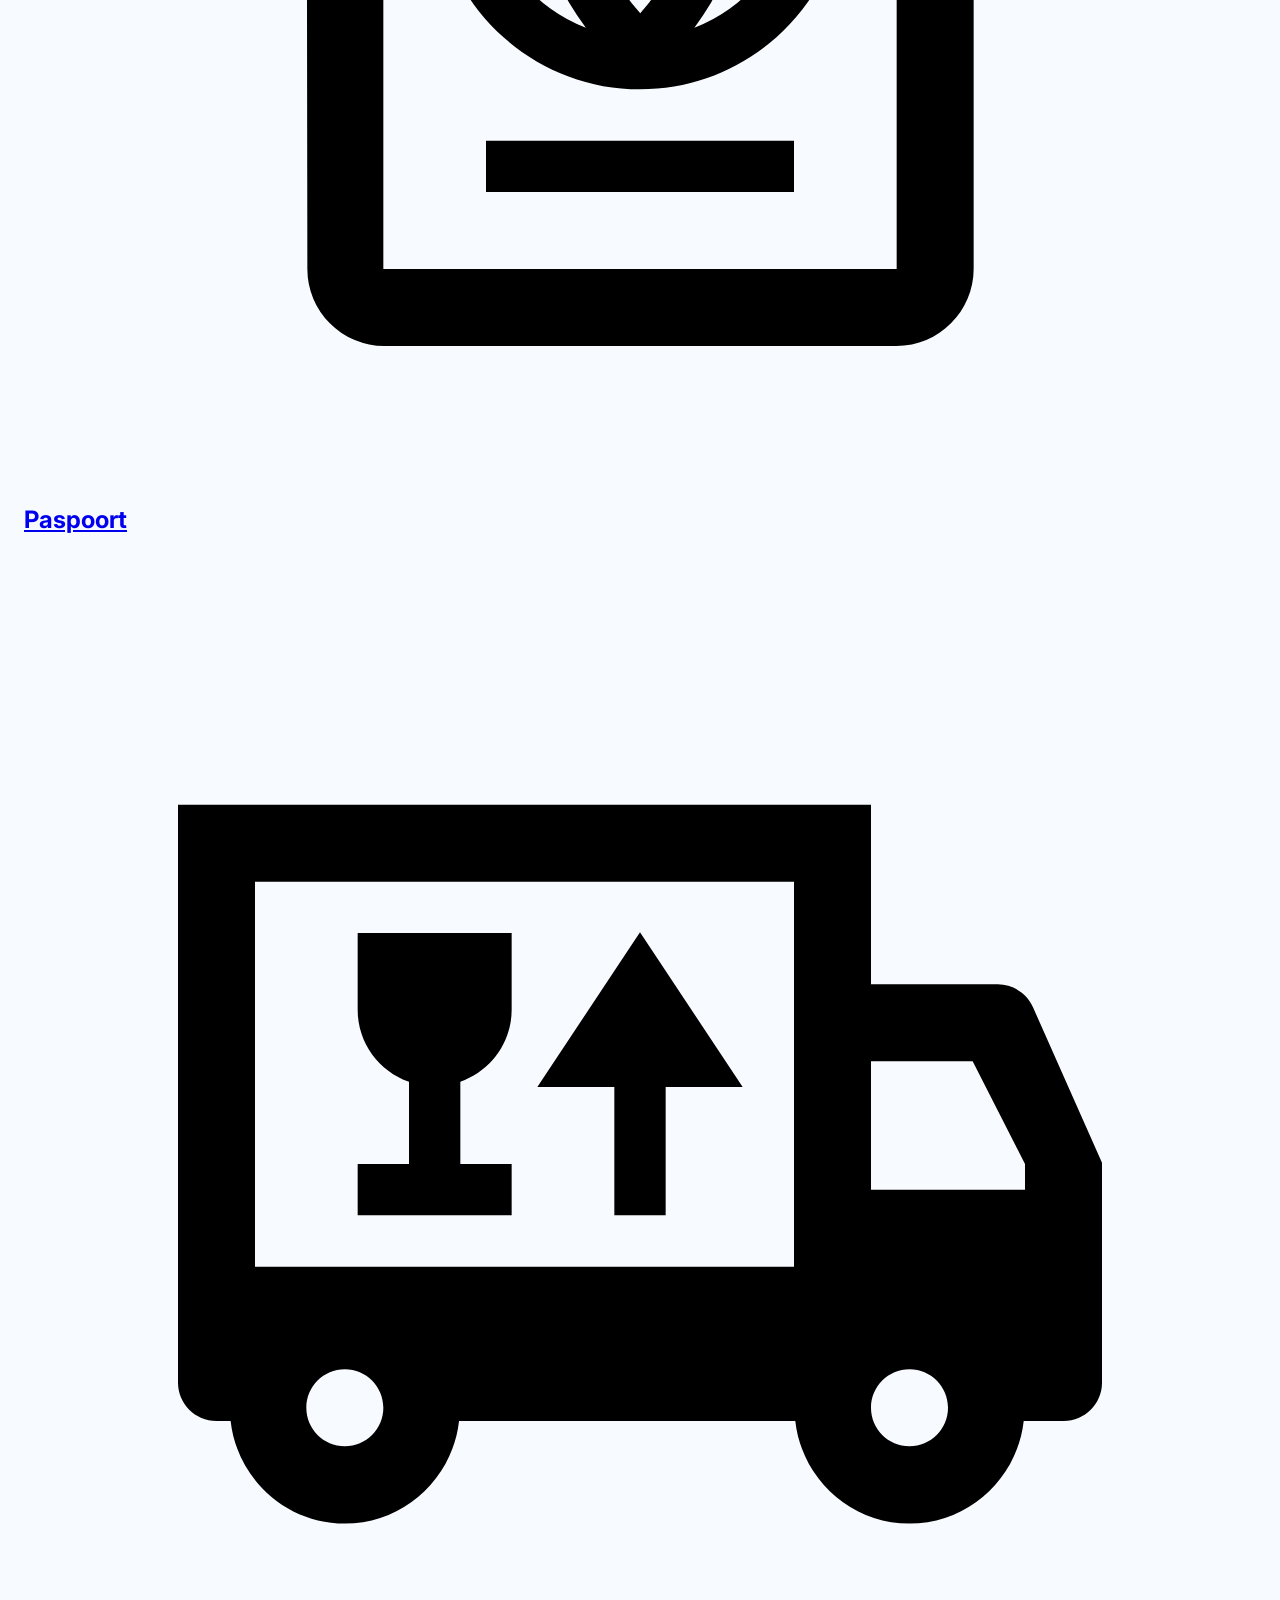
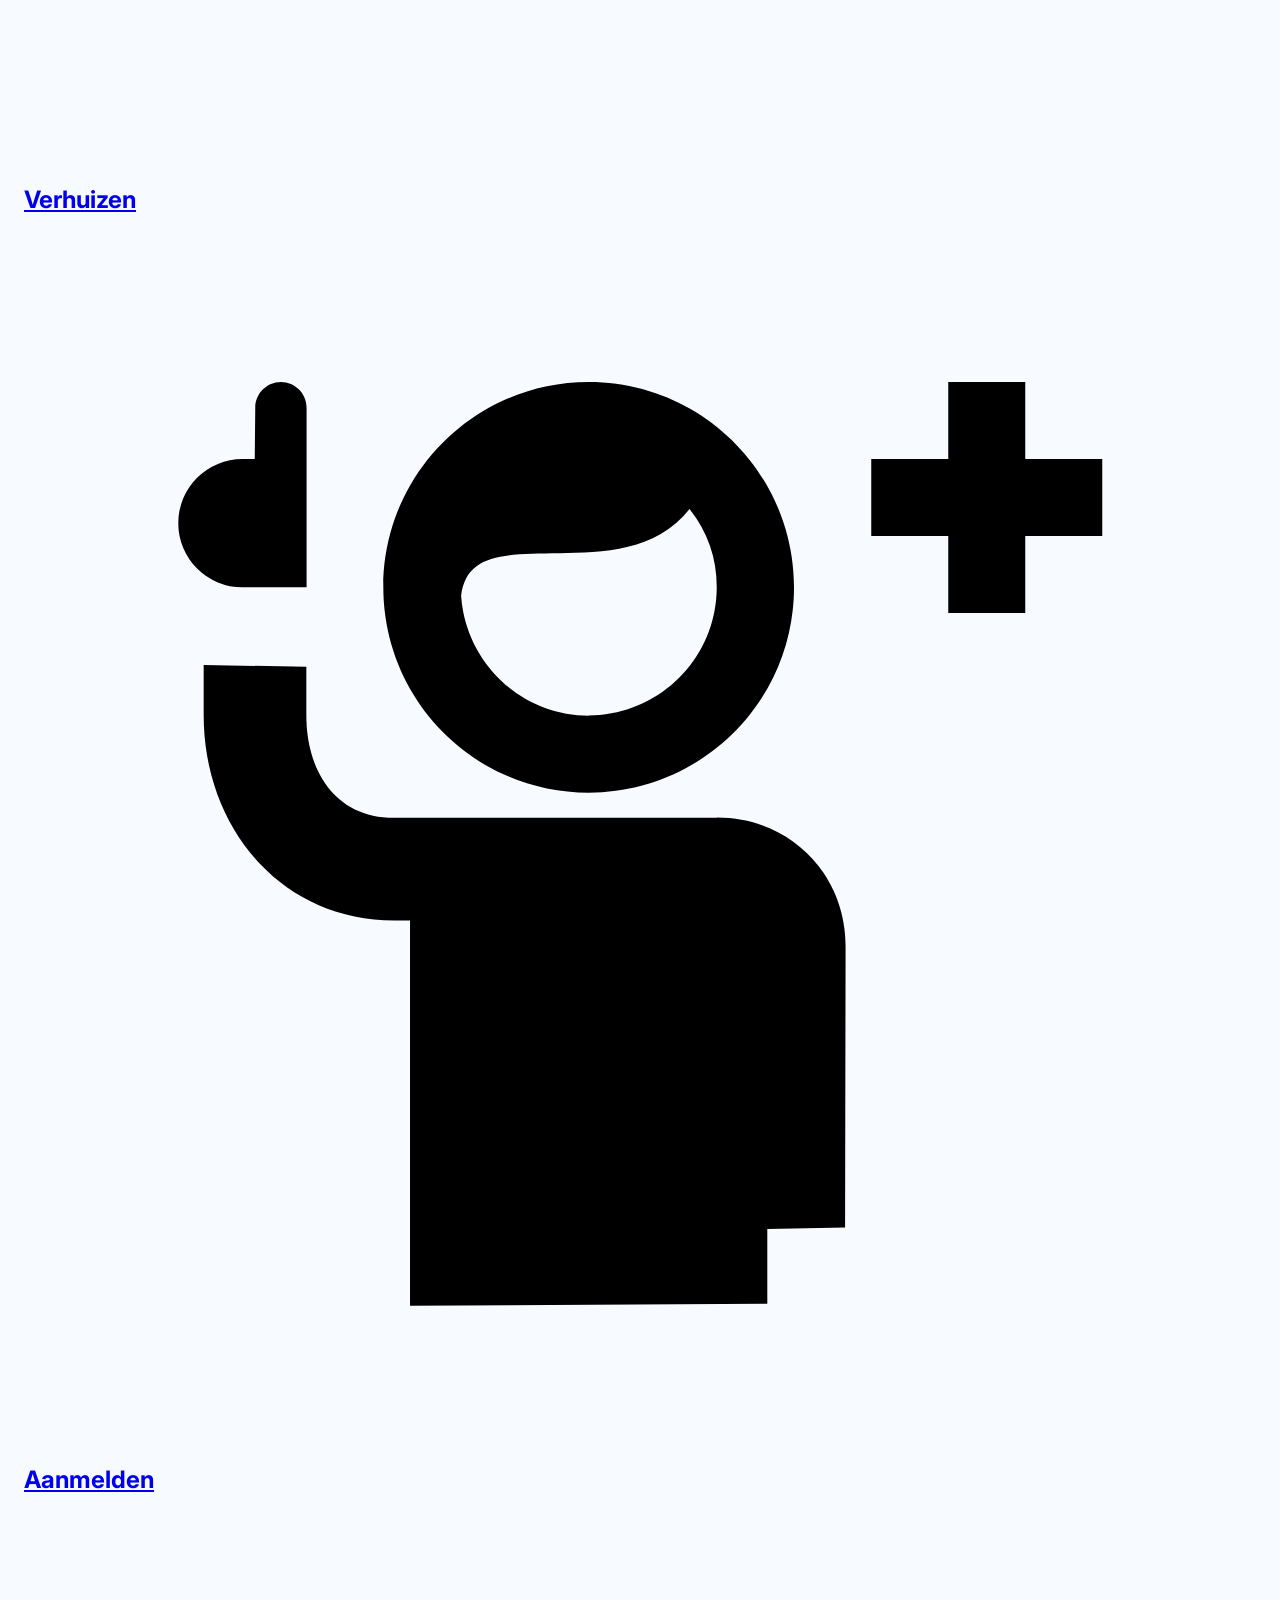
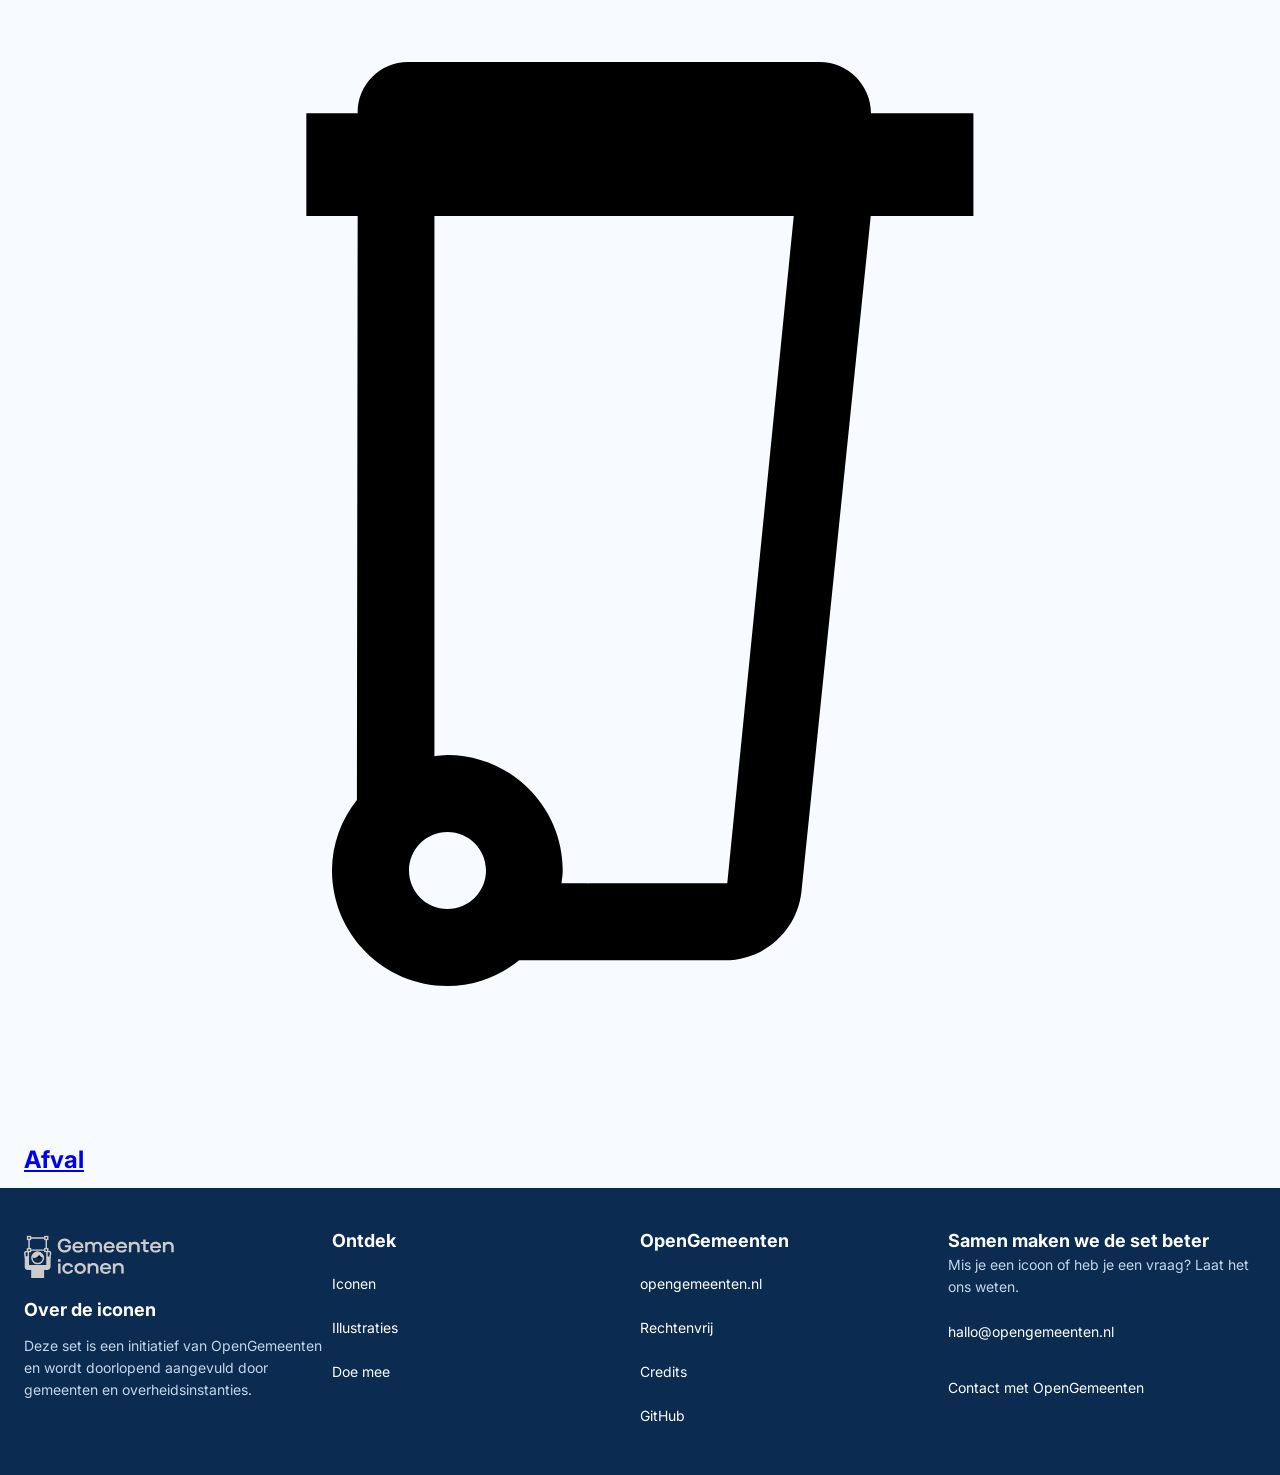
==== commit 81d3d557: "Sorteerkeuzemenu en iconenkaarten toegevoegd - De bestaande sorteerknop vervangen door een select-el" ====
--- a/iconen.html
+++ b/iconen.html
@@ -120,21 +120,39 @@
                         <label for="diapositive">Diapositive</label>
                     </div>
                 </fieldset>
-
-
-                  
+                 
                 <div class="resultaten">
                     <p> 250 iconen gevonden</p>
-                    <label>Sorteren op</label>
-                    <button class="Sorteren-op" onclick="filterSelection ('Meest-relevant')">Meest relevant</button> 
+                    <label for="sort-select">Sorteren op</label>
+                    
+                    <select name="sort" id="sort-select">
+                        <option value="name-asc">Alfabetisch (A-Z)</option>
+                        <option value="name-desc">Alfabetisch (Z-A)</option>
+                        <option value="newest">Meest recent</option>
+                    </select>
 
                     <div class="iconen-grid">   
-                        <div class="iconen-kaart">
-                            <img src="Iconenset-master/Svg/Fill/Paspoort.svg" alt="Paspoort">
-                            <h2>Paspoort</h2>
-                        </div>
-                    </div> 
-                </div>
+                            <a href="detailpagina-iconen.html" class="iconen-kaart">
+                                <img src="Iconenset-master/Svg/Regular/Paspoort.svg" alt="Paspoort">
+                                <h2>Paspoort</h2>  
+                            </a>
+
+                            <a href="detailpagina-iconen.html" class="iconen-kaart">
+                                <img src="Iconenset-master/Svg/Regular/Verhuizen.svg" alt="Verhuizen">
+                                <h2>Verhuizen</h2>  
+                            </a>
+
+                            <a href="detailpagina-iconen.html" class="iconen-kaart">
+                                <img src="Iconenset-master/Svg/Regular/Aanmelden.svg" alt="Aanmelden">
+                                <h2>Aanmelden</h2>  
+                            </a>
+
+                            <a href="detailpagina-iconen.html" class="iconen-kaart">
+                                <img src="Iconenset-master/Svg/Regular/Afval.svg" alt="Afval">
+                                <h2>Afval</h2>  
+                            </a>
+                    </div>
+                </div> 
             </section>
 
 
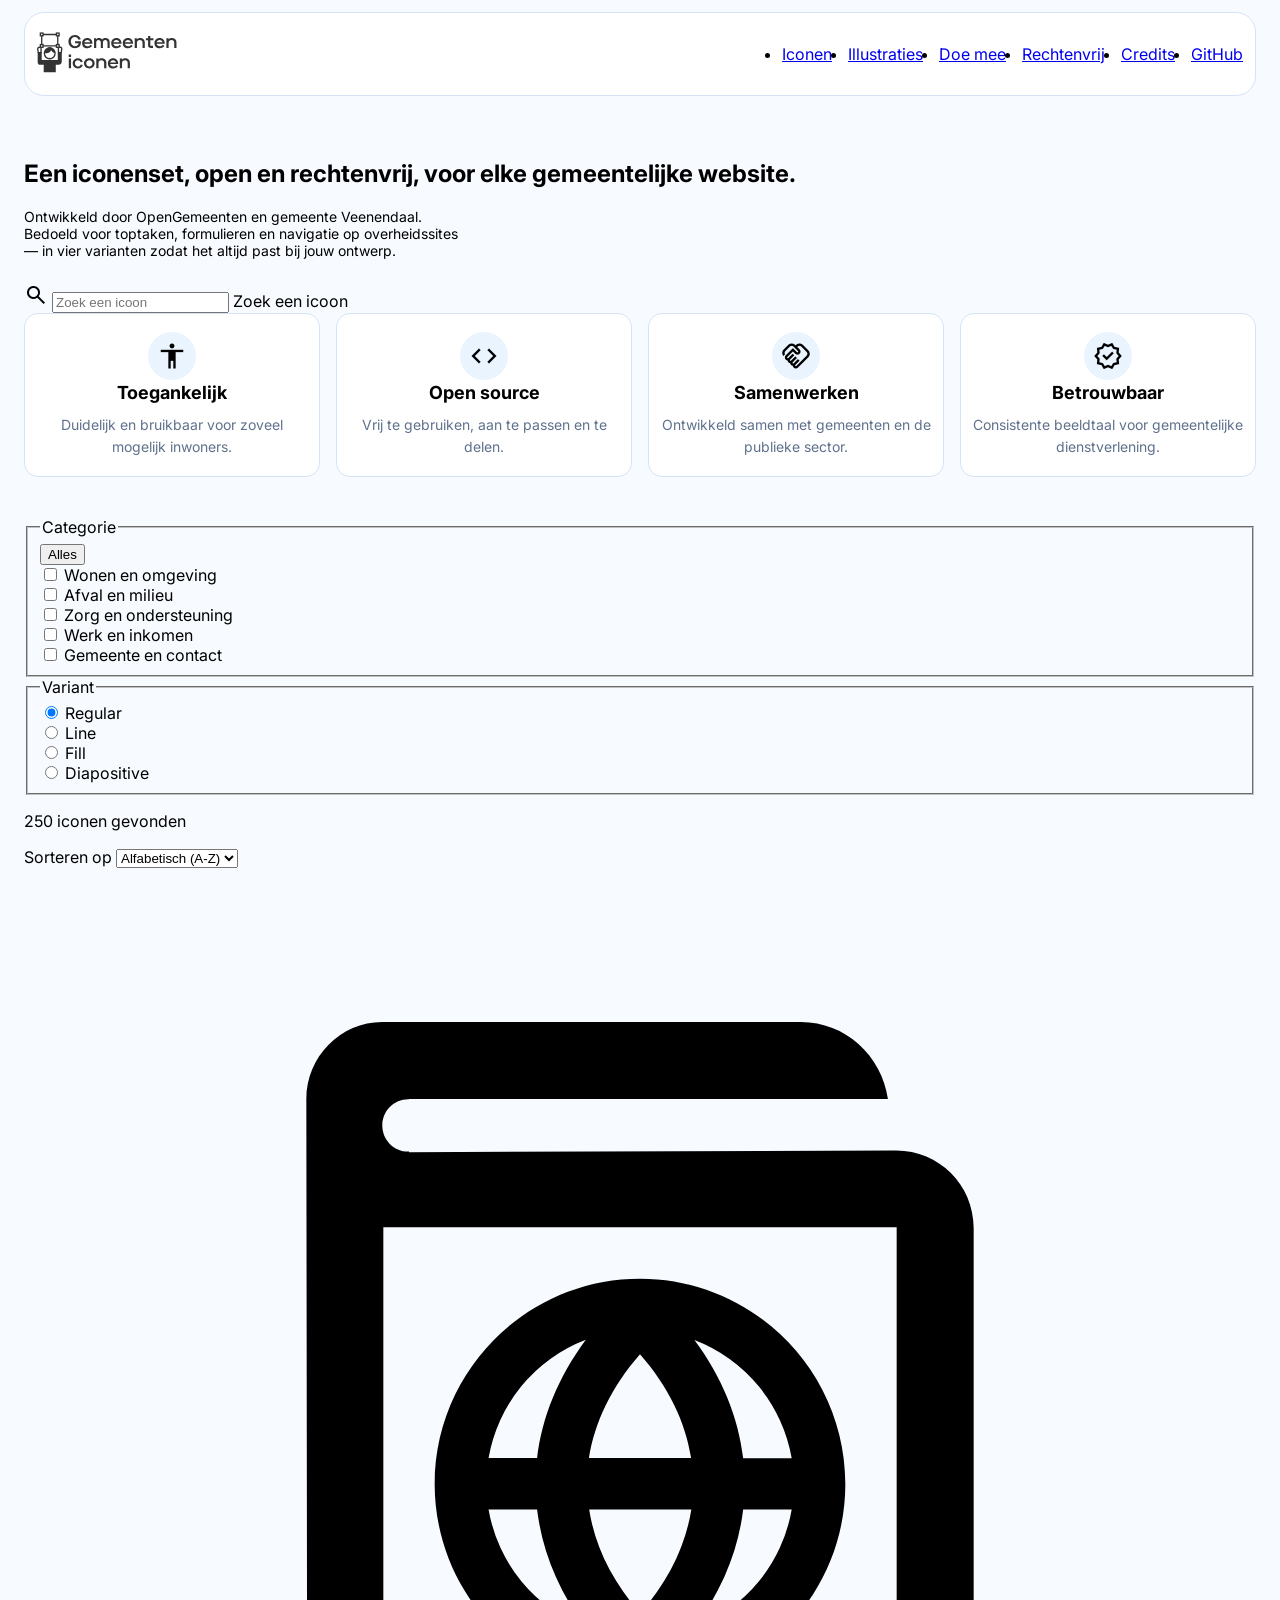
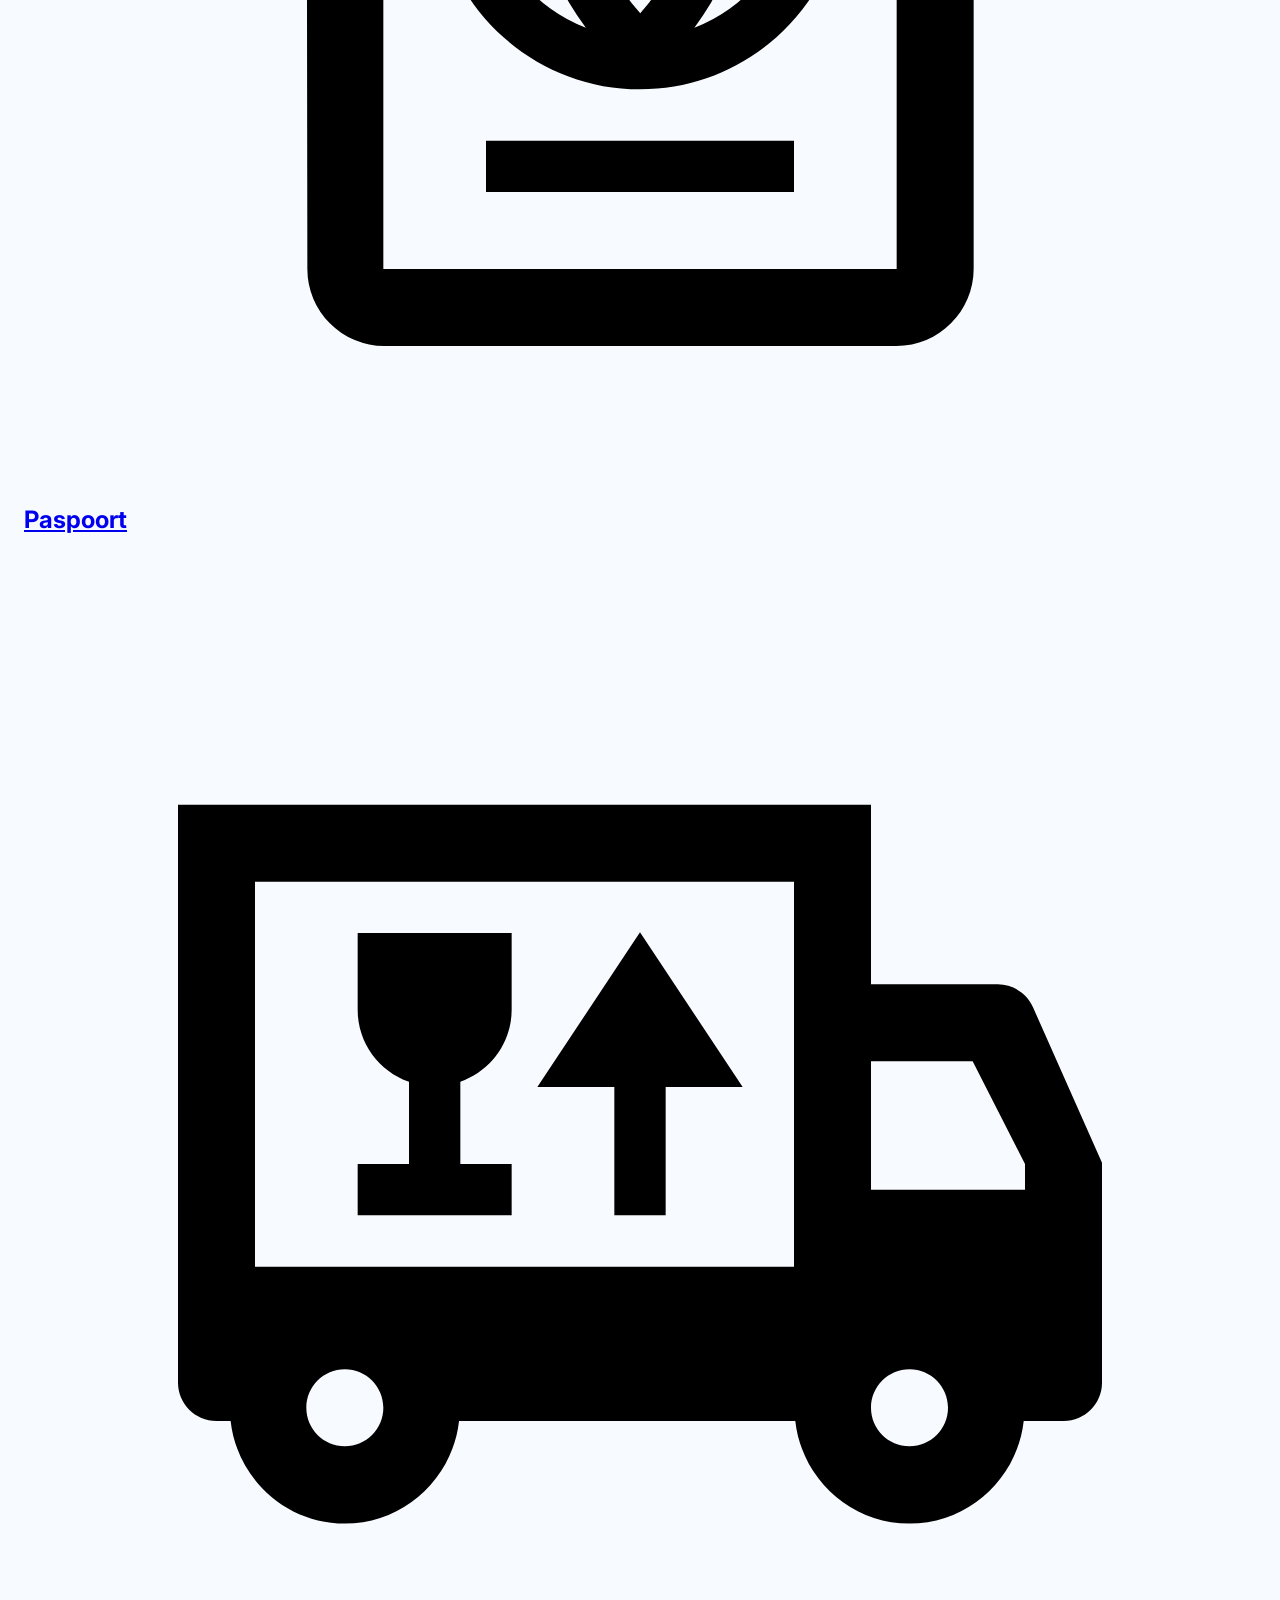
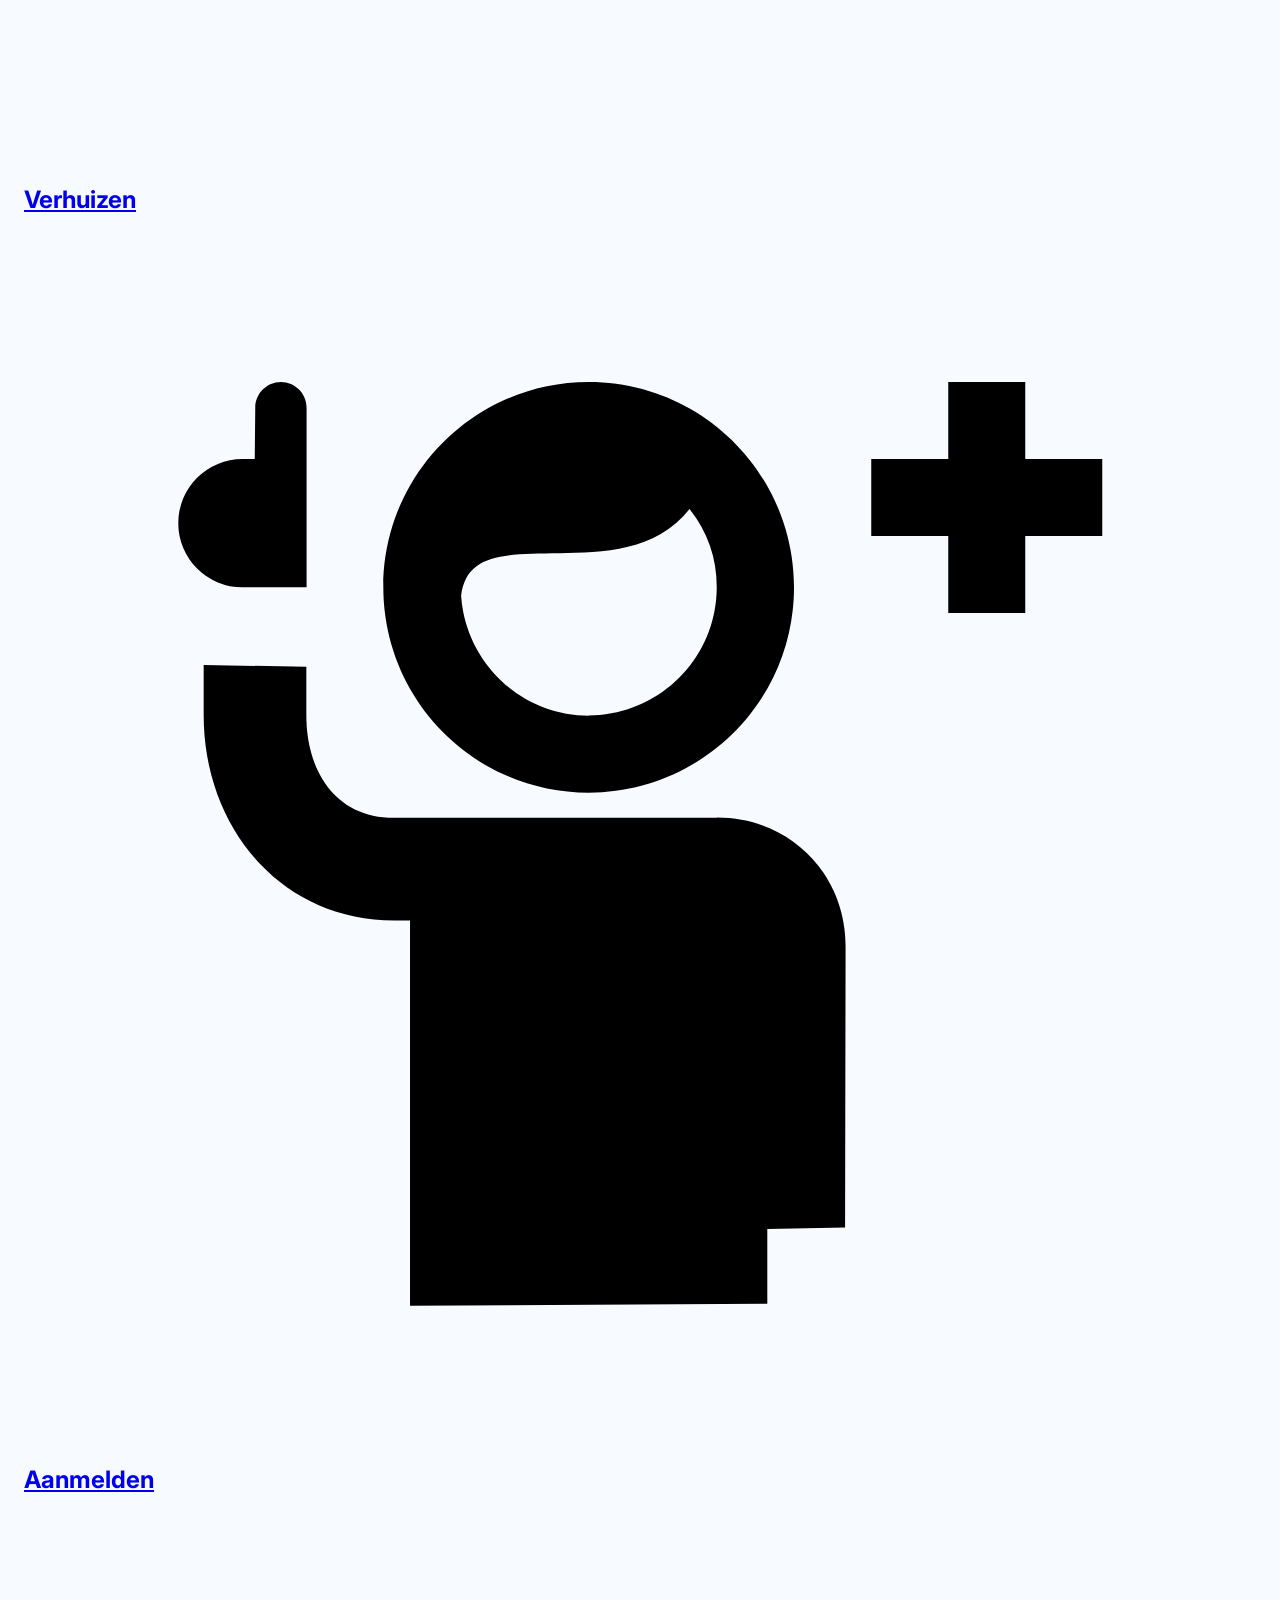
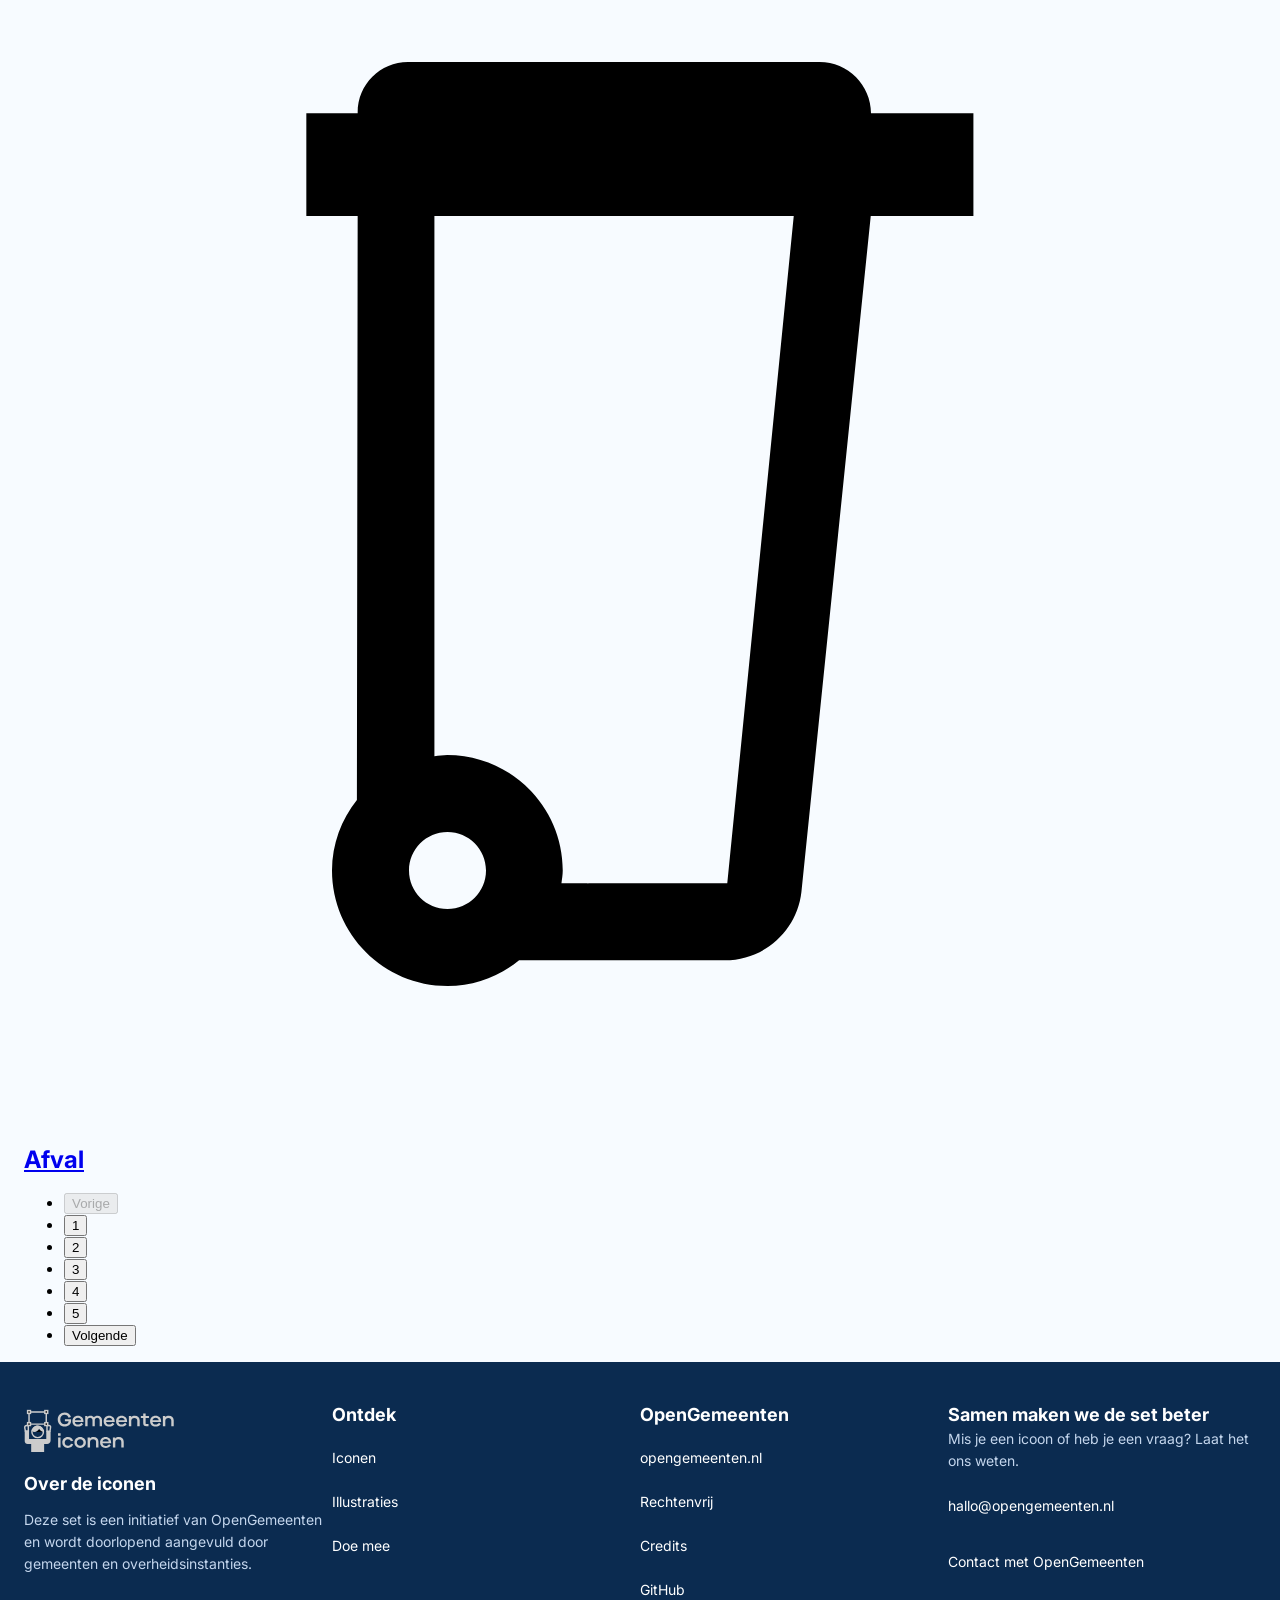
==== commit 50570a3b: "HTML-structuur iconenpagina afgerond De HTML-structuur van de iconenpagina verder opgebouwd en afger" ====
--- a/iconen.html
+++ b/iconen.html
@@ -36,8 +36,9 @@
             <section class="hero-banner-icons">
                 <h1>Een iconenset, open en rechtenvrij, voor elke gemeentelijke website.</h1>
                 <p> Ontwikkeld door OpenGemeenten en gemeente Veenendaal. Bedoeld voor toptaken, formulieren en navigatie op overheidssites — in vier varianten zodat het altijd past bij jouw ontwerp. </p>
-                <span class=" search-icon material-symbols-outlined"> search </span>
-                <input class="search-input" type="search" placeholder="Zoek een icoon">
+                <span class="search-icon material-symbols-outlined"> search </span>
+                <input type="search" id="search-input" name="search" placeholder="Zoek een icoon">
+                <label for="search-input">Zoek een icoon</label>
                 
                 <div class="voordeel-kaarten">
                     <div class="voordeel-kaart">
@@ -67,70 +68,76 @@
             </section>
             
             <section class="iconen-main">
-                <fieldset>
-                    <legend>Categorie</legend>
-                    <button class="categorie-alles" type="button">Alles</button>
-
-                    <div>
-                        <input type="checkbox" id="wonen-en-omgeving" name="categorie" value="wonen-en-omgeving" />
-                        <label for="wonen-en-omgeving">Wonen en omgeving</label>
-                    </div>
-
-                    <div>
-                        <input type="checkbox" id="afval-en-milieu" name="categorie" value="afval-en-milieu"/>
-                        <label for="afval-en-milieu">Afval en milieu</label>
-                    </div>
-
-                    <div>
-                        <input type="checkbox" id="zorg-en-ondersteuning" name="categorie" value="zorg-en-ondersteuning"/>
-                        <label for="zorg-en-ondersteuning">Zorg en ondersteuning</label>
-                    </div>
-
-                    <div>
-                        <input type="checkbox" id="werk-en-inkomen" name="categorie" value="werk-en-inkomen"/>
-                        <label for="werk-en-inkomen">Werk en inkomen</label>
-                    </div>
-
-                    <div>
-                        <input type="checkbox" id="gemeente-en-contact" name="categorie" value="gemeente-en-contact"/>
-                        <label for="gemeente-en-contact">Gemeente en contact</label>
-                    </div>
-                </fieldset>
-
-                <fieldset>
-                    <legend>Variant</legend>
+                <div class="filters">
+                    <fieldset>
+                        <legend>Categorie</legend>
+                        <button class="categorie-alles" type="button">Alles</button>
+
+                        <div>
+                            <input type="checkbox" id="wonen-en-omgeving" name="categorie" value="wonen-en-omgeving" />
+                            <label for="wonen-en-omgeving">Wonen en omgeving</label>
+                        </div>
+
+                        <div>
+                            <input type="checkbox" id="afval-en-milieu" name="categorie" value="afval-en-milieu"/>
+                            <label for="afval-en-milieu">Afval en milieu</label>
+                        </div>
+
+                        <div>
+                            <input type="checkbox" id="zorg-en-ondersteuning" name="categorie" value="zorg-en-ondersteuning"/>
+                            <label for="zorg-en-ondersteuning">Zorg en ondersteuning</label>
+                        </div>
+
+                        <div>
+                            <input type="checkbox" id="werk-en-inkomen" name="categorie" value="werk-en-inkomen"/>
+                            <label for="werk-en-inkomen">Werk en inkomen</label>
+                        </div>
+
+                        <div>
+                            <input type="checkbox" id="gemeente-en-contact" name="categorie" value="gemeente-en-contact"/>
+                            <label for="gemeente-en-contact">Gemeente en contact</label>
+                        </div>
+                    </fieldset>
+
+                    <fieldset>
+                        <legend>Variant</legend>
+                        
+                        <div>
+                            <input type="radio" id="regular" name="variant" value="regular" checked/>
+                            <label for="regular">Regular</label>
+                        </div>
+                        
+                        <div>
+                            <input type="radio" id="line" name="variant" value="line" />
+                            <label for="line">Line</label>
+                        </div>
+
+                        <div>
+                            <input type="radio" id="fill" name="variant" value="fill"/>
+                            <label for="fill">Fill</label>
+                        </div>
+
+                        <div>
+                            <input type="radio" id="diapositive" name="variant" value="diapositive"/>
+                            <label for="diapositive">Diapositive</label>
+                        </div>
+                    </fieldset>
+                </div>
+                 
+                <div class="results">
+                    <div class="results-bar">
+                        <p> 250 iconen gevonden</p>
+                        <div class="sorteren-op">
+                            <label for="sort-select">Sorteren op</label>
                     
-                    <div>
-                        <input type="radio" id="regular" name="variant" value="regular" checked/>
-                        <label for="regular">Regular</label>
+                            <select name="sort" id="sort-select">
+                                <option value="name-asc">Alfabetisch (A-Z)</option>
+                                <option value="name-desc">Alfabetisch (Z-A)</option>
+                                <option value="newest">Meest recent</option>
+                            </select>   
+                        </div>
                     </div>
                     
-                    <div>
-                        <input type="radio" id="line" name="variant" value="line" />
-                        <label for="line">Line</label>
-                    </div>
-
-                    <div>
-                        <input type="radio" id="fill" name="variant" value="fill"/>
-                        <label for="fill">Fill</label>
-                    </div>
-
-                    <div>
-                        <input type="radio" id="diapositive" name="variant" value="diapositive"/>
-                        <label for="diapositive">Diapositive</label>
-                    </div>
-                </fieldset>
-                 
-                <div class="resultaten">
-                    <p> 250 iconen gevonden</p>
-                    <label for="sort-select">Sorteren op</label>
-                    
-                    <select name="sort" id="sort-select">
-                        <option value="name-asc">Alfabetisch (A-Z)</option>
-                        <option value="name-desc">Alfabetisch (Z-A)</option>
-                        <option value="newest">Meest recent</option>
-                    </select>
-
                     <div class="iconen-grid">   
                             <a href="detailpagina-iconen.html" class="iconen-kaart">
                                 <img src="Iconenset-master/Svg/Regular/Paspoort.svg" alt="Paspoort">
@@ -152,6 +159,18 @@
                                 <h2>Afval</h2>  
                             </a>
                     </div>
+
+                    <nav class="pagenumbering">
+                        <ul>
+                            <li><button type="button" disabled>Vorige</button></li>
+                            <li><button type="button" class="active">1</button></li>
+                            <li><button type="button">2</button></li>
+                            <li><button type="button">3</button></li>
+                            <li><button type="button">4</button></li>
+                            <li><button type="button">5</button></li>
+                            <li><button type="button">Volgende</button></li>
+                        </ul>
+                    </nav>
                 </div> 
             </section>
 
--- a/styles/style.css
+++ b/styles/style.css
@@ -30,7 +30,7 @@
 /************/
 /* HET MENU */
 /************/
-nav {
+.nav {
   position: fixed;
   inset: 0;
   translate: -100%;
@@ -47,29 +47,29 @@
 }
 
 /* als menu open is */
-nav.is-open {
+.nav.is-open {
   translate: 0;
 }
 
 /* als menu dicht is */
-nav.is-closed {
+.nav.is-closed {
   translate: -100%;
 }
 
-nav button {
+.nav button {
   @media (width >= 64em) {
     display: none;
   }
 }
 
-nav ul {
+.nav ul {
   @media (width > 64em) {
     display: flex;
     gap: 1em;
   }
 }
 
-nav a {
+.nav a {
   @media (width > 64em) {
     border: none;
     flex-direction: column;  
